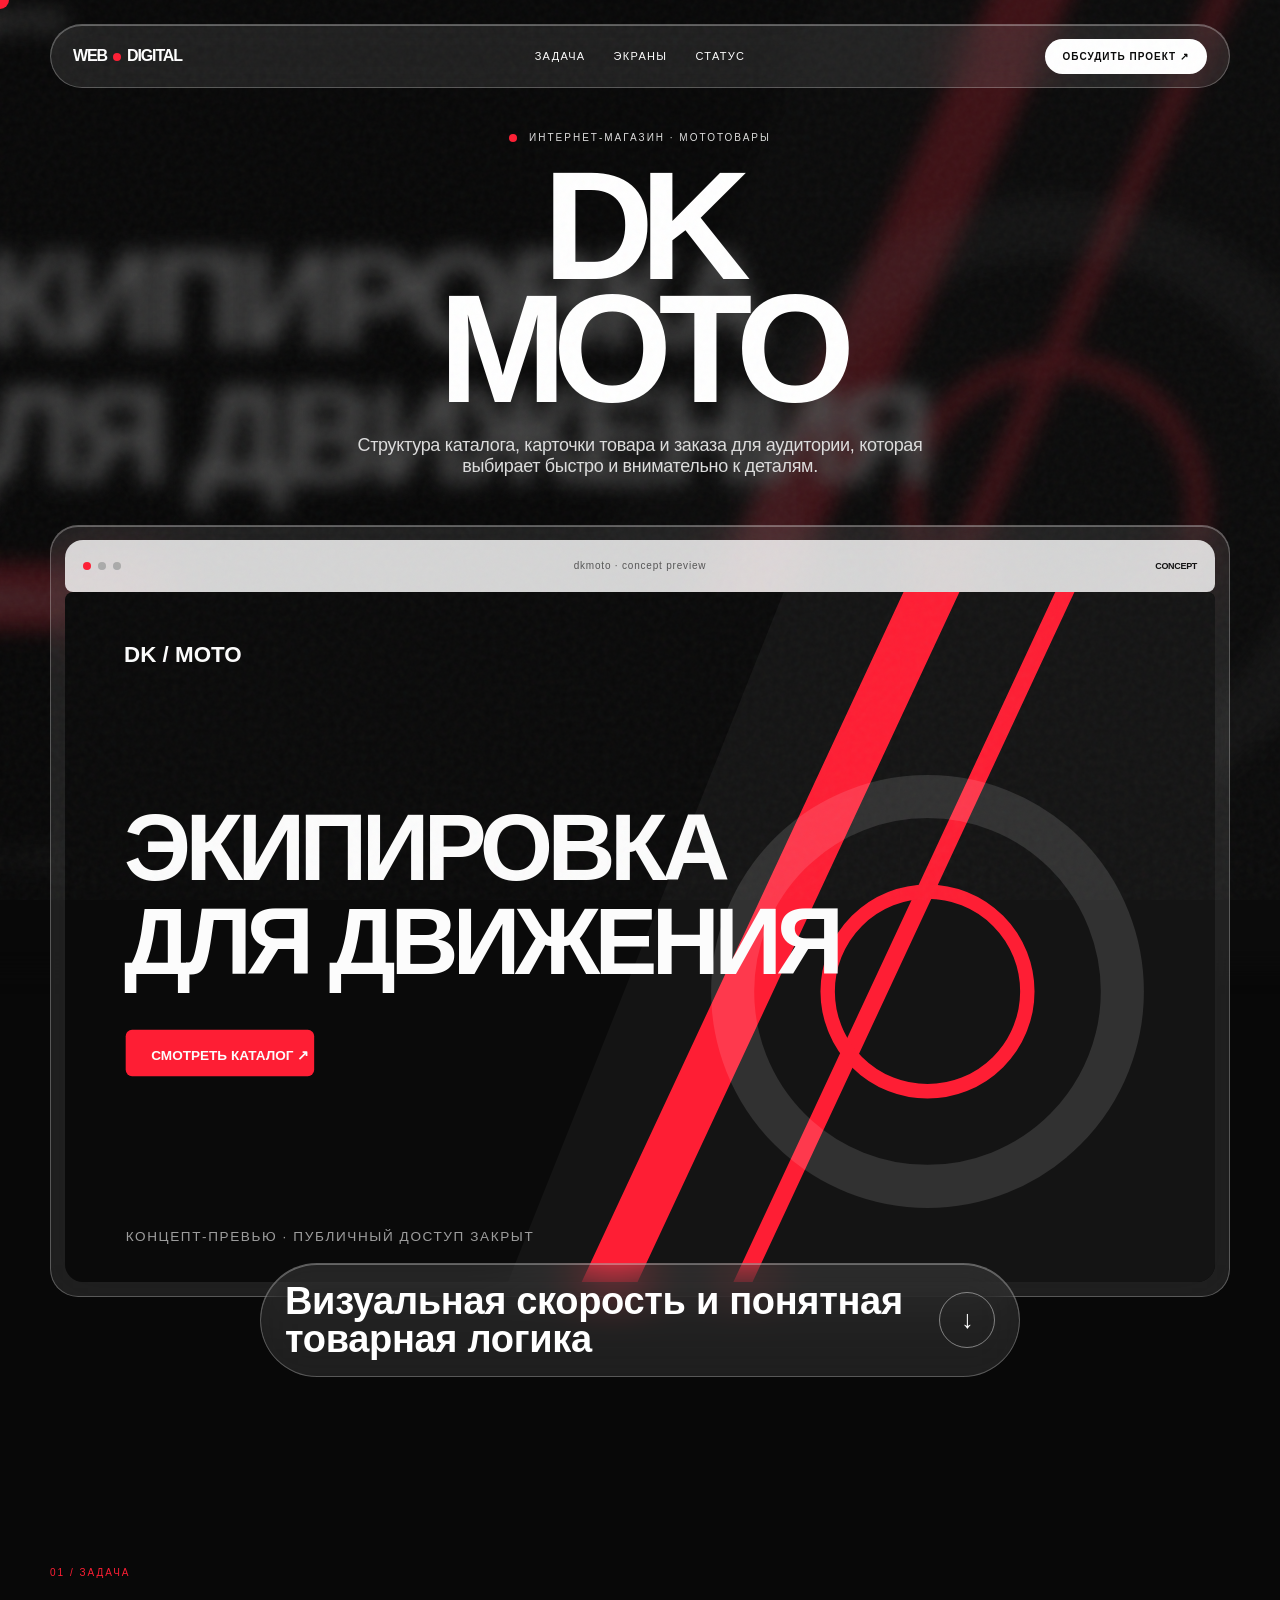
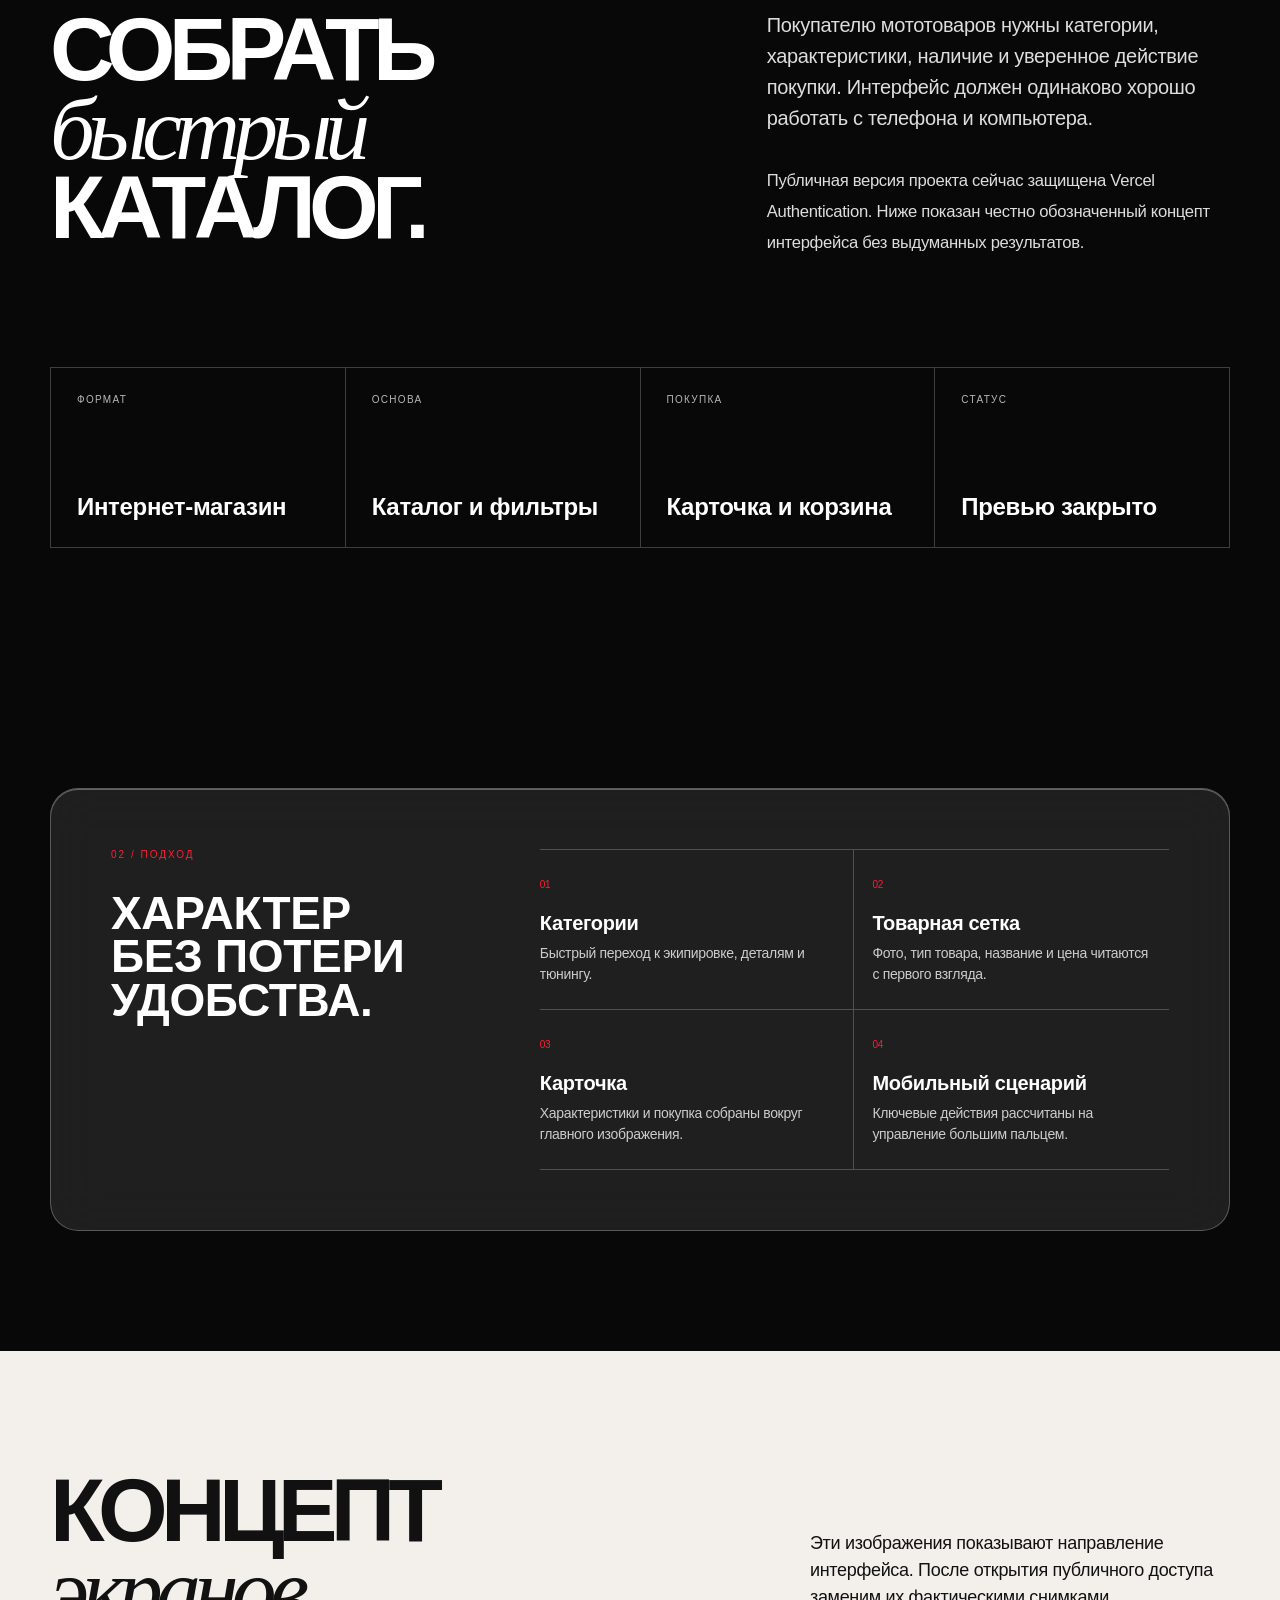
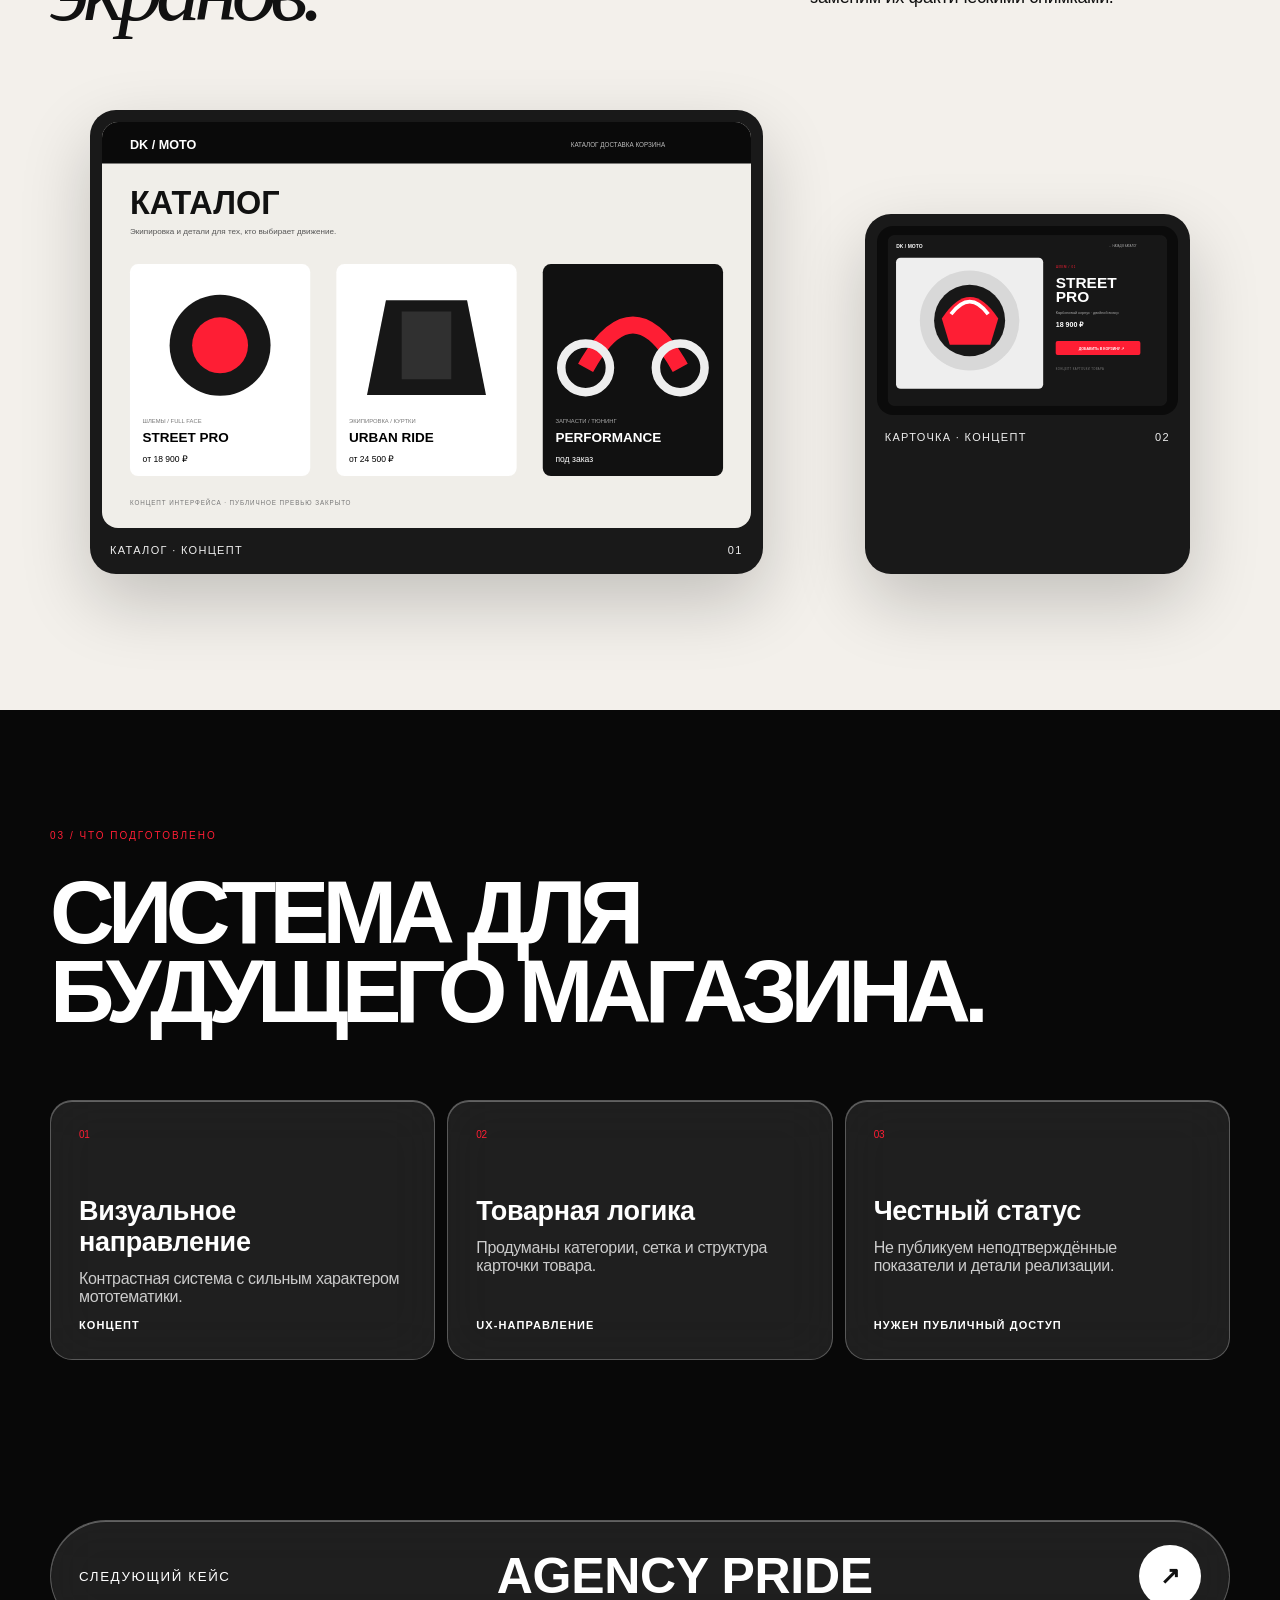
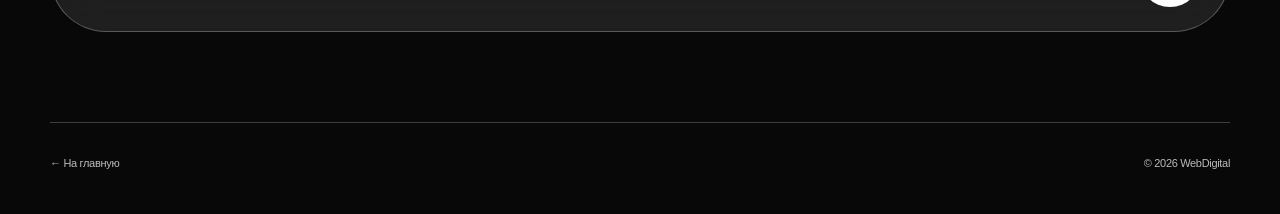
==== case-dkmoto.html @ a1e35902 "Initial WebDigital website" ====
<!doctype html><html lang="ru"><head><meta charset="utf-8"><meta name="viewport" content="width=device-width,initial-scale=1"><title>DKMOTO — кейс WebDigital</title><meta name="description" content="Концепт кейса интернет-магазина мототоваров DKMOTO."><link rel="stylesheet" href="case-detail.css?v=1"></head><body style="--case:#fe1e34;--cover:url('assets/portfolio/dkmoto.svg')"><div class="case-backdrop" aria-hidden="true"></div><div class="case-noise"></div><div class="cursor-dot"></div>
<header class="case-nav glass"><a class="case-brand" href="index.html">WEB<i></i>DIGITAL</a><nav><a href="#task">Задача</a><a href="#screens">Экраны</a><a href="#result">Статус</a></nav><a class="nav-cta" href="index.html#contact">Обсудить проект ↗</a></header>
<main><section class="case-hero"><div class="case-wrap"><div class="case-hero-copy reveal"><div class="eyebrow">Интернет-магазин · мототовары</div><h1>DK<br>MOTO</h1><p class="case-hero-lead">Структура каталога, карточки товара и заказа для аудитории, которая выбирает быстро и внимательно к деталям.</p></div><div class="case-browser glass reveal"><div class="browser-bar"><span class="browser-dots"><i></i><i></i><i></i></span><span class="browser-address">dkmoto · concept preview</span><span class="browser-live">CONCEPT</span></div><img src="assets/portfolio/dkmoto.svg" alt="Концепт первого экрана DKMOTO"></div><div class="float-summary glass reveal"><strong>Визуальная скорость и понятная товарная логика</strong><a class="circle-arrow" href="#screens">↓</a></div></div></section>
<section class="case-section" id="task"><div class="case-wrap"><div class="section-tag">01 / Задача</div><div class="case-intro"><h2>СОБРАТЬ<br><em>быстрый</em><br>КАТАЛОГ.</h2><div class="intro-copy"><p>Покупателю мототоваров нужны категории, характеристики, наличие и уверенное действие покупки. Интерфейс должен одинаково хорошо работать с телефона и компьютера.</p><p><small>Публичная версия проекта сейчас защищена Vercel Authentication. Ниже показан честно обозначенный концепт интерфейса без выдуманных результатов.</small></p></div></div><div class="fact-row"><div class="fact"><span>Формат</span><strong>Интернет-магазин</strong></div><div class="fact"><span>Основа</span><strong>Каталог и фильтры</strong></div><div class="fact"><span>Покупка</span><strong>Карточка и корзина</strong></div><div class="fact"><span>Статус</span><strong>Превью закрыто</strong></div></div></div></section>
<section class="case-section"><div class="case-wrap"><div class="solution-panel glass reveal"><div class="solution-grid"><div><div class="section-tag">02 / Подход</div><h2>ХАРАКТЕР<br>БЕЗ ПОТЕРИ<br>УДОБСТВА.</h2></div><div class="scope-list"><article><span>01</span><h3>Категории</h3><p>Быстрый переход к экипировке, деталям и тюнингу.</p></article><article><span>02</span><h3>Товарная сетка</h3><p>Фото, тип товара, название и цена читаются с первого взгляда.</p></article><article><span>03</span><h3>Карточка</h3><p>Характеристики и покупка собраны вокруг главного изображения.</p></article><article><span>04</span><h3>Мобильный сценарий</h3><p>Ключевые действия рассчитаны на управление большим пальцем.</p></article></div></div></div></div></section>
<section class="gallery-section" id="screens"><div class="case-wrap"><div class="gallery-head"><h2>КОНЦЕПТ<br><em>экранов.</em></h2><p>Эти изображения показывают направление интерфейса. После открытия публичного доступа заменим их фактическими снимками.</p></div><div class="shot-grid"><figure class="shot"><img src="assets/portfolio/dkmoto-catalog.svg" alt="Концепт каталога DKMOTO"><figcaption><span>Каталог · концепт</span><span>01</span></figcaption></figure><figure class="shot"><img src="assets/portfolio/dkmoto-product.svg" alt="Концепт карточки товара DKMOTO"><figcaption><span>Карточка · концепт</span><span>02</span></figcaption></figure></div></div></section>
<section class="outcome" id="result"><div class="case-wrap"><div class="section-tag">03 / Что подготовлено</div><h2>СИСТЕМА ДЛЯ<br>БУДУЩЕГО МАГАЗИНА.</h2><div class="outcome-grid"><article class="glass"><span>01</span><h3>Визуальное направление</h3><p>Контрастная система с сильным характером мототематики.</p><b>Концепт</b></article><article class="glass"><span>02</span><h3>Товарная логика</h3><p>Продуманы категории, сетка и структура карточки товара.</p><b>UX-направление</b></article><article class="glass"><span>03</span><h3>Честный статус</h3><p>Не публикуем неподтверждённые показатели и детали реализации.</p><b>Нужен публичный доступ</b></article></div></div></section>
<section class="next-case"><div class="case-wrap"><a class="next-card glass" href="case-pride.html"><small>Следующий кейс</small><strong>AGENCY PRIDE</strong><b>↗</b></a></div></section></main><footer class="case-footer case-wrap"><a href="index.html">← На главную</a><span>© 2026 WebDigital</span></footer><script src="case-detail.js?v=1"></script></body></html>
---- case-detail.css ----
:root{--void:#080808;--paper:#f3f0eb;--white:#fff;--muted:#b9b7b4;--line:#ffffff38;--case:#fe1e34}*{box-sizing:border-box}html{scroll-behavior:smooth}body{margin:0;background:var(--void);color:var(--white);font-family:Arial,"Helvetica Neue",sans-serif;letter-spacing:-.02em}a{color:inherit;text-decoration:none}button{font:inherit}.case-backdrop{position:fixed;inset:-30px;z-index:-2;background-image:var(--cover);background-size:cover;background-position:center;filter:blur(10px) saturate(.72);transform:scale(1.08)}.case-backdrop:after{content:"";position:absolute;inset:0;background:#070707b8}.case-noise{position:fixed;inset:0;z-index:20;pointer-events:none;opacity:.04;background-image:url("data:image/svg+xml,%3Csvg viewBox='0 0 160 160' xmlns='http://www.w3.org/2000/svg'%3E%3Cfilter id='n'%3E%3CfeTurbulence type='fractalNoise' baseFrequency='.9' numOctaves='4'/%3E%3C/filter%3E%3Crect width='100%25' height='100%25' filter='url(%23n)'/%3E%3C/svg%3E")}.case-wrap{width:min(1180px,calc(100% - 48px));margin:auto}.glass{background:#ffffff18;border:1px solid #ffffff42;box-shadow:inset 0 1px #ffffff4d;backdrop-filter:blur(26px);-webkit-backdrop-filter:blur(26px)}.case-nav{position:fixed;z-index:15;top:24px;left:50%;transform:translateX(-50%);width:min(1180px,calc(100% - 48px));height:64px;border-radius:999px;padding:0 22px;display:grid;grid-template-columns:1fr auto 1fr;align-items:center}.case-brand{font-weight:800;letter-spacing:-.07em}.case-brand i{display:inline-block;width:8px;height:8px;border-radius:50%;background:var(--case);margin:0 6px}.case-nav nav{display:flex;gap:28px;font-size:11px;text-transform:uppercase;letter-spacing:.12em}.nav-cta{justify-self:end;border-radius:999px;background:var(--white);color:var(--void);padding:12px 18px;font-size:10px;font-weight:700;text-transform:uppercase;letter-spacing:.1em}.case-hero{min-height:100vh;padding:132px 0 70px;display:flex;align-items:center}.case-hero-copy{text-align:center;margin-bottom:48px}.eyebrow{display:flex;justify-content:center;align-items:center;gap:12px;font-size:10px;text-transform:uppercase;letter-spacing:.2em;color:#ddd}.eyebrow:before{content:"";width:8px;height:8px;border-radius:50%;background:var(--case)}.case-hero h1{font-size:clamp(72px,12vw,170px);line-height:.8;letter-spacing:-.09em;margin:22px 0 24px;text-transform:uppercase}.case-hero-lead{max-width:630px;margin:auto;color:#ddd;font-size:18px}.case-browser{border-radius:28px;padding:14px;position:relative}.browser-bar{height:52px;border-radius:18px 18px 8px 8px;display:grid;grid-template-columns:1fr auto 1fr;align-items:center;padding:0 18px;background:#ffffffcf;color:#111}.browser-dots{display:flex;gap:7px}.browser-dots i{width:8px;height:8px;border-radius:50%;background:#aaa}.browser-dots i:first-child{background:var(--case)}.browser-address{font-size:10px;letter-spacing:.08em;color:#555}.browser-live{justify-self:end;font-size:9px;font-weight:700}.case-browser>img{display:block;width:100%;height:auto;max-height:690px;object-fit:cover;object-position:top;border-radius:8px 8px 18px 18px}.float-summary{width:min(760px,86%);margin:-34px auto 0;border-radius:999px;position:relative;padding:18px 24px;display:grid;grid-template-columns:1fr auto;align-items:center}.float-summary strong{font-size:clamp(20px,3vw,38px);line-height:1}.circle-arrow{width:56px;height:56px;border:1px solid #ffffff70;border-radius:50%;display:grid;place-items:center;font-size:25px}.case-section{padding:120px 0}.section-tag{font-size:10px;text-transform:uppercase;letter-spacing:.2em;color:var(--case);margin-bottom:32px}.case-intro{display:grid;grid-template-columns:1.15fr .85fr;gap:90px;align-items:start}.case-intro h2,.gallery-head h2,.outcome h2{font-size:clamp(50px,7vw,96px);line-height:.88;letter-spacing:-.075em;margin:0}.case-intro h2 em,.gallery-head h2 em{font-family:Georgia,serif;font-weight:400}.intro-copy{font-size:20px;line-height:1.55;color:#ddd}.intro-copy p{margin:0 0 30px}.live-link{display:inline-flex;gap:20px;align-items:center;border-bottom:1px solid var(--case);padding:10px 0;text-transform:uppercase;font-size:11px;letter-spacing:.12em}.fact-row{display:grid;grid-template-columns:repeat(4,1fr);margin-top:80px;border-top:1px solid var(--line);border-left:1px solid var(--line)}.fact{padding:26px;min-height:180px;border-right:1px solid var(--line);border-bottom:1px solid var(--line);display:flex;flex-direction:column}.fact span{font-size:10px;color:var(--muted);text-transform:uppercase;letter-spacing:.13em}.fact strong{font-size:24px;margin-top:auto}.solution-panel{border-radius:28px;padding:60px}.solution-grid{display:grid;grid-template-columns:.7fr 1.3fr;gap:90px}.solution-grid h2{font-size:46px;line-height:.95;margin:0}.scope-list{display:grid;grid-template-columns:1fr 1fr;border-top:1px solid var(--line)}.scope-list article{padding:24px 18px 24px 0;border-bottom:1px solid var(--line)}.scope-list article:nth-child(odd){border-right:1px solid var(--line)}.scope-list article:nth-child(even){padding-left:18px}.scope-list span{color:var(--case);font-size:10px}.scope-list h3{font-size:20px;margin:20px 0 8px}.scope-list p{margin:0;color:#ccc;font-size:14px;line-height:1.5}.gallery-section{background:var(--paper);color:#111;padding:120px 0}.gallery-head{display:grid;grid-template-columns:1fr .6fr;gap:60px;align-items:end;margin-bottom:65px}.gallery-head p{font-size:18px;line-height:1.5}.shot-grid{display:grid;grid-template-columns:1.3fr .7fr;gap:22px}.shot{background:#191919;border-radius:26px;padding:12px;box-shadow:0 28px 70px #0003}.shot:nth-child(2){margin-top:120px}.shot img{display:block;width:100%;border-radius:16px;aspect-ratio:16/10;object-fit:cover;object-position:top}.shot figcaption{color:#eee;padding:16px 8px 6px;display:flex;justify-content:space-between;font-size:11px;text-transform:uppercase;letter-spacing:.12em}.outcome{padding:120px 0}.outcome-grid{display:grid;grid-template-columns:repeat(3,1fr);gap:12px;margin-top:70px}.outcome article{border-radius:22px;padding:28px;min-height:260px;display:flex;flex-direction:column}.outcome article span{font-size:10px;color:var(--case)}.outcome article h3{font-size:27px;margin:56px 0 12px}.outcome article p{color:#ccc;margin:0}.outcome article b{margin-top:auto;font-size:11px;text-transform:uppercase;letter-spacing:.1em}.next-case{padding:40px 0 90px}.next-card{border-radius:999px;padding:24px 28px;display:grid;grid-template-columns:auto 1fr auto;gap:24px;align-items:center}.next-card small{text-transform:uppercase;letter-spacing:.12em}.next-card strong{text-align:center;font-size:clamp(22px,4vw,50px)}.next-card b{width:62px;height:62px;border-radius:50%;background:var(--white);color:#111;display:grid;place-items:center;font-size:24px}.case-footer{padding:34px 0 45px;border-top:1px solid var(--line);display:flex;justify-content:space-between;color:#bbb;font-size:11px}.reveal{opacity:0;transform:translateY(32px);transition:.75s cubic-bezier(.2,.75,.2,1)}.reveal.is-visible{opacity:1;transform:none}@media(pointer:fine){html,body,a,button{cursor:none!important}.cursor-dot{position:fixed;z-index:50;left:0;top:0;width:18px;height:18px;border-radius:50%;background:var(--case);pointer-events:none;transform:translate(-50%,-50%);transition:transform .14s;will-change:left,top,transform}.cursor-dot.active{transform:translate(-50%,-50%) scale(1.7)}}@media(max-width:800px){.case-wrap{width:min(100% - 28px,1180px)}.case-nav{width:calc(100% - 28px);grid-template-columns:1fr auto}.case-nav nav{display:none}.case-hero{padding-top:112px}.case-hero h1{font-size:22vw}.case-browser{padding:8px;border-radius:18px}.browser-bar{height:42px}.browser-address{display:none}.case-browser>img{min-height:280px}.float-summary{border-radius:20px;margin-top:12px;width:100%}.case-intro,.solution-grid,.gallery-head{grid-template-columns:1fr;gap:36px}.case-section,.gallery-section,.outcome{padding:78px 0}.fact-row{grid-template-columns:1fr 1fr;margin-top:50px}.solution-panel{padding:28px 20px}.scope-list{grid-template-columns:1fr}.scope-list article,.scope-list article:nth-child(even){padding:22px 0;border-right:0}.shot-grid{grid-template-columns:1fr}.shot:nth-child(2){margin-top:0}.outcome-grid{grid-template-columns:1fr}.outcome article{min-height:220px}.next-card{border-radius:24px}.next-card strong{text-align:left}.case-footer{gap:20px;flex-wrap:wrap}}@media(max-width:480px){.fact-row{grid-template-columns:1fr}.case-hero-lead{font-size:15px}.scope-list{display:block}.browser-live{font-size:0}.browser-live:after{content:"LIVE";font-size:9px}.next-card{grid-template-columns:1fr auto}.next-card small{grid-column:1/3}.next-card strong{font-size:27px}.circle-arrow{width:46px;height:46px}}
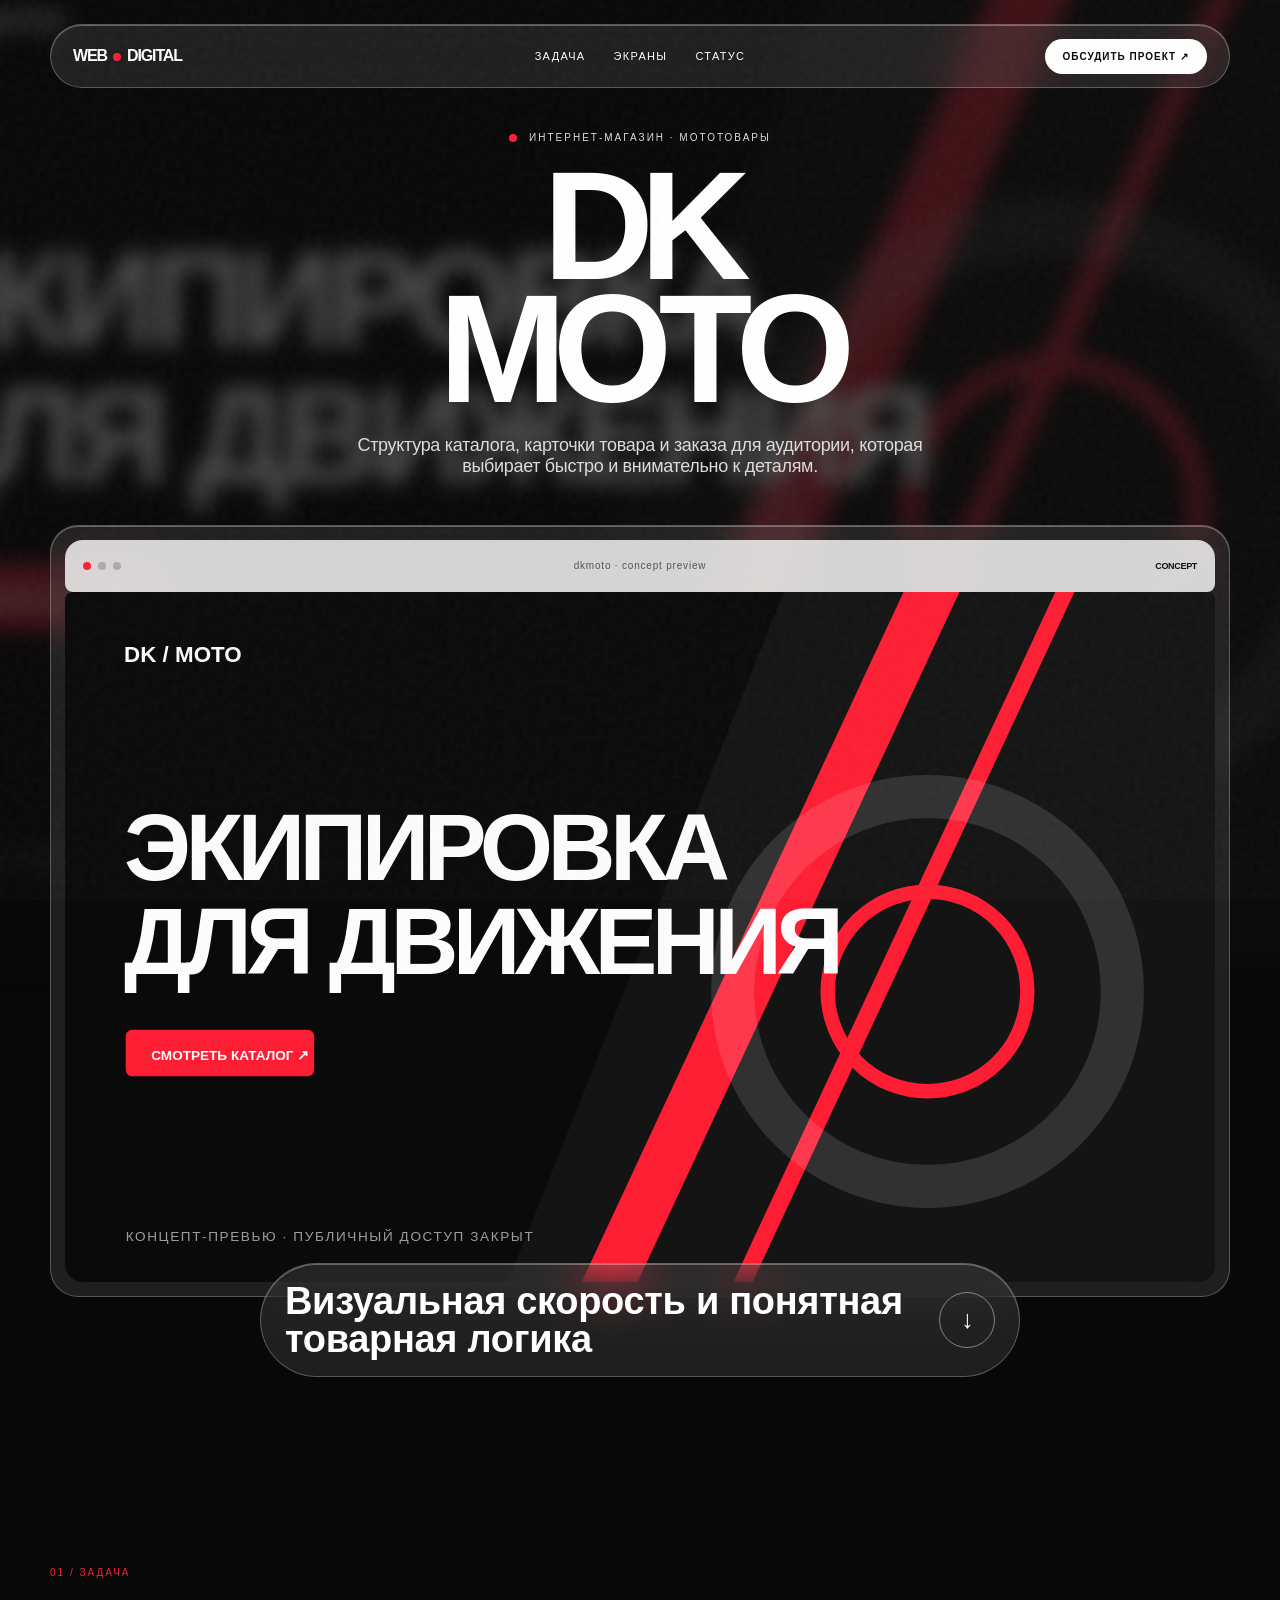
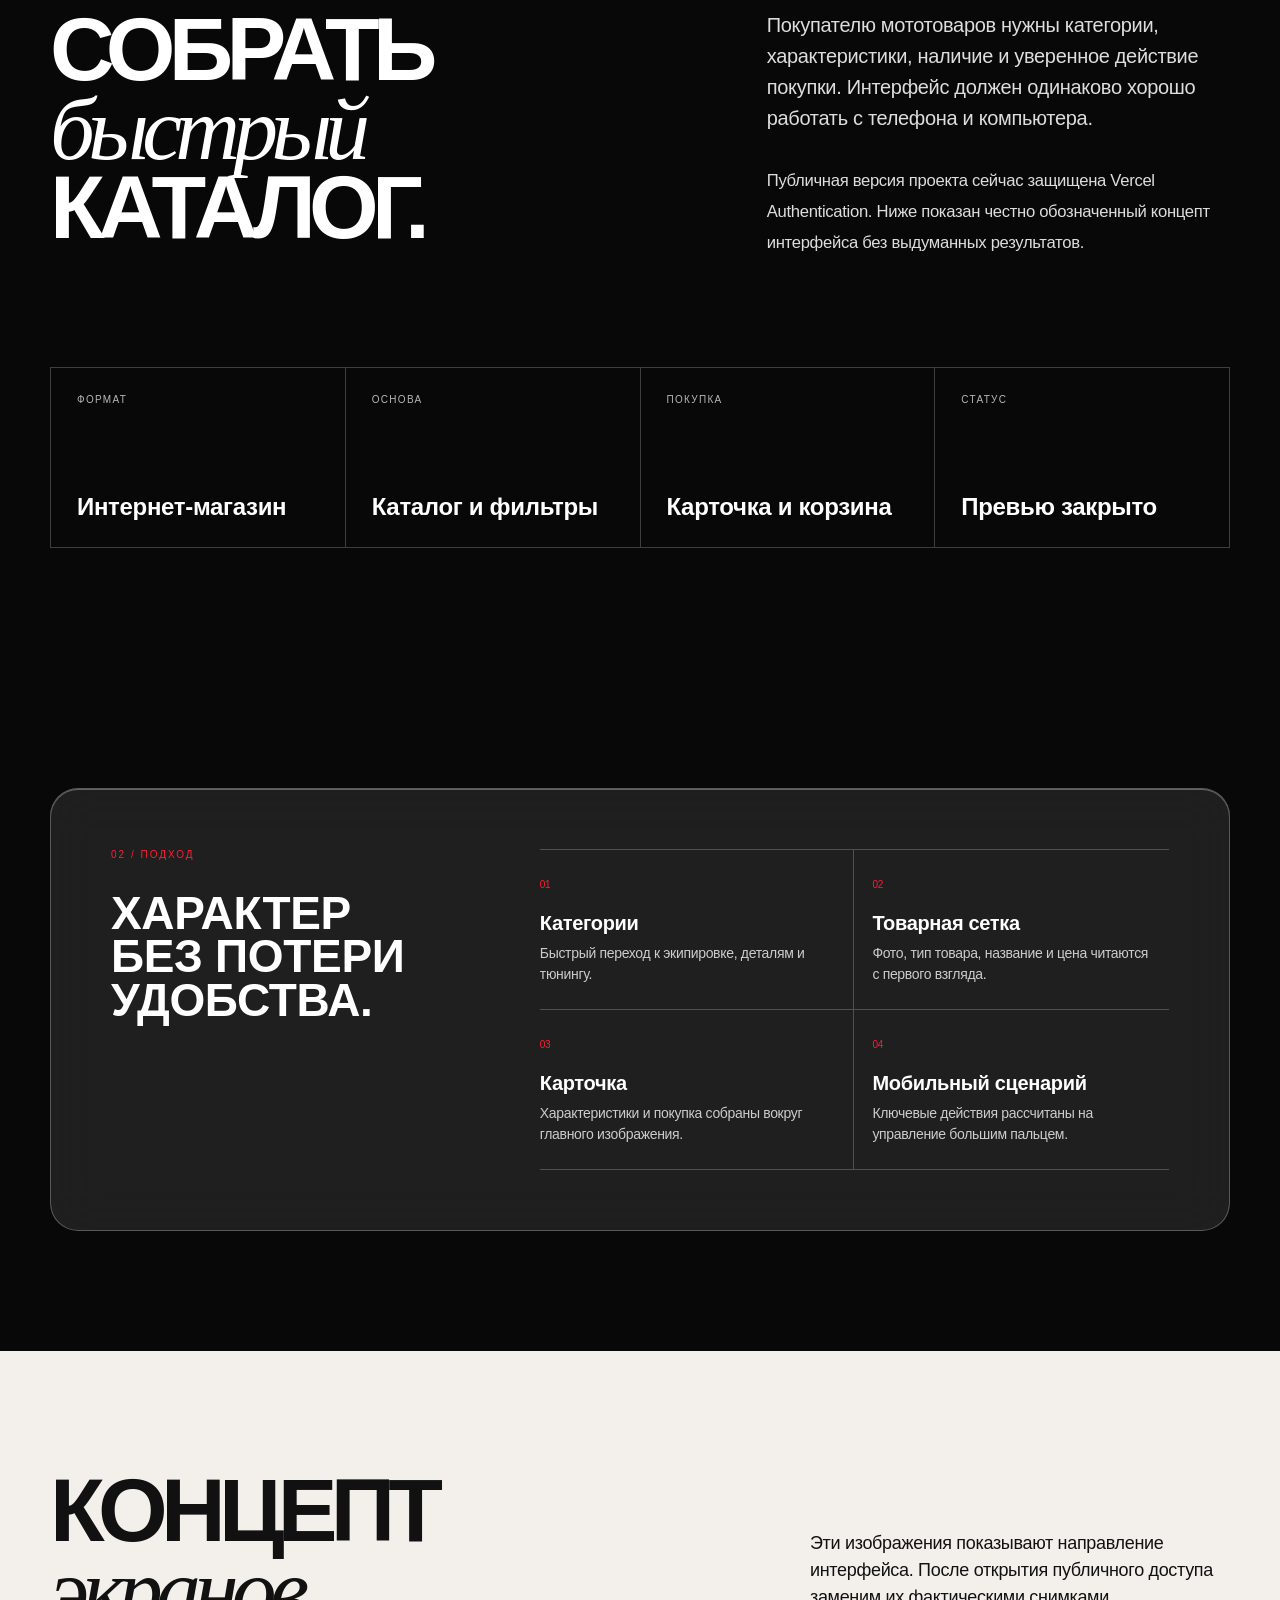
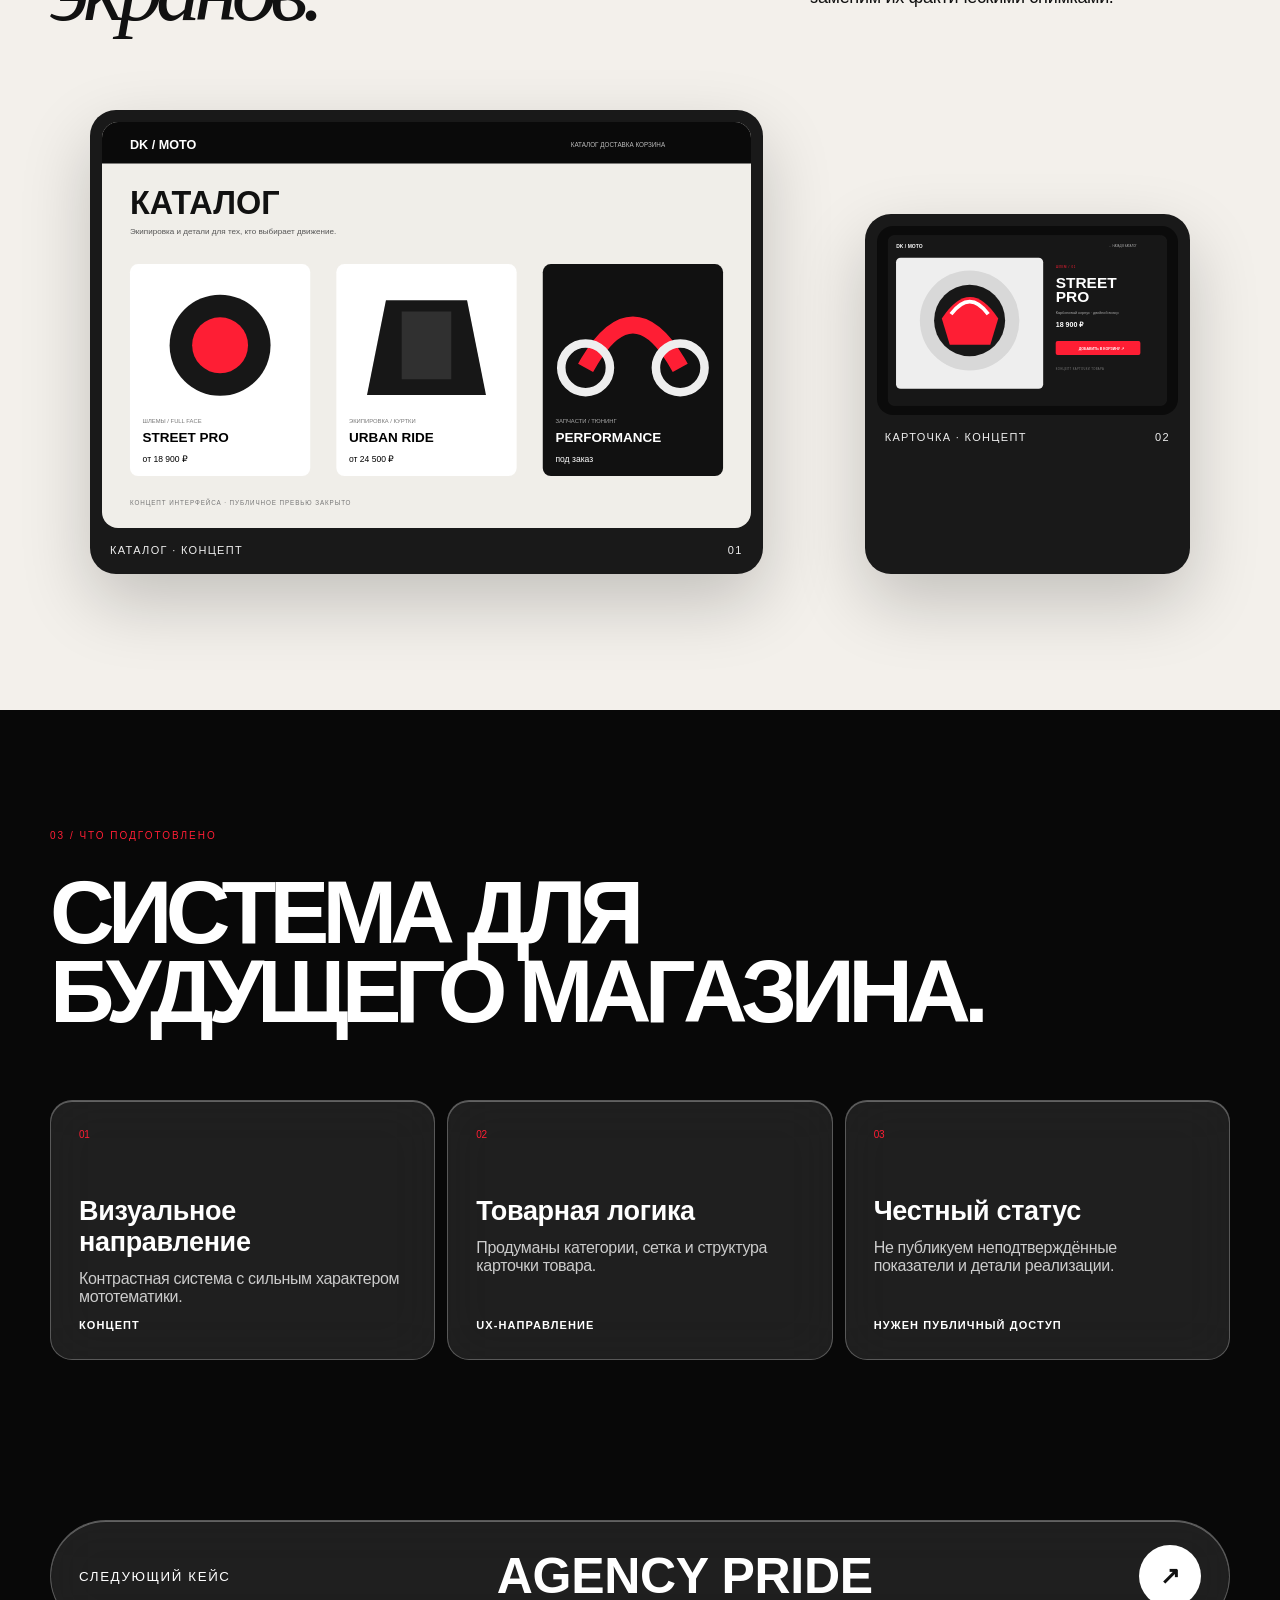
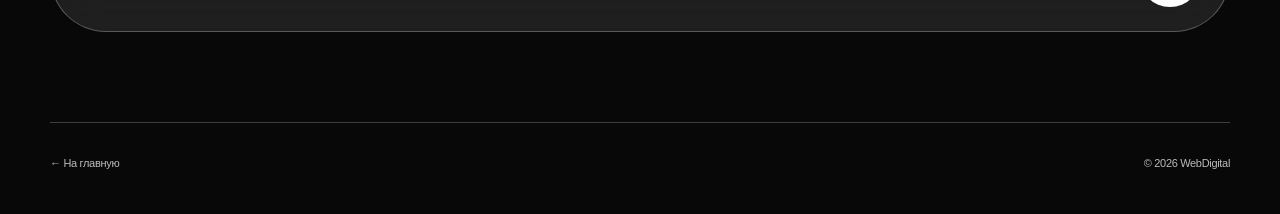
==== commit 287a492e: "Restore system cursor across case pages" ====
--- a/case-dkmoto.html
+++ b/case-dkmoto.html
@@ -5,4 +5,4 @@
 <section class="case-section"><div class="case-wrap"><div class="solution-panel glass reveal"><div class="solution-grid"><div><div class="section-tag">02 / Подход</div><h2>ХАРАКТЕР<br>БЕЗ ПОТЕРИ<br>УДОБСТВА.</h2></div><div class="scope-list"><article><span>01</span><h3>Категории</h3><p>Быстрый переход к экипировке, деталям и тюнингу.</p></article><article><span>02</span><h3>Товарная сетка</h3><p>Фото, тип товара, название и цена читаются с первого взгляда.</p></article><article><span>03</span><h3>Карточка</h3><p>Характеристики и покупка собраны вокруг главного изображения.</p></article><article><span>04</span><h3>Мобильный сценарий</h3><p>Ключевые действия рассчитаны на управление большим пальцем.</p></article></div></div></div></div></section>
 <section class="gallery-section" id="screens"><div class="case-wrap"><div class="gallery-head"><h2>КОНЦЕПТ<br><em>экранов.</em></h2><p>Эти изображения показывают направление интерфейса. После открытия публичного доступа заменим их фактическими снимками.</p></div><div class="shot-grid"><figure class="shot"><img src="assets/portfolio/dkmoto-catalog.svg" alt="Концепт каталога DKMOTO"><figcaption><span>Каталог · концепт</span><span>01</span></figcaption></figure><figure class="shot"><img src="assets/portfolio/dkmoto-product.svg" alt="Концепт карточки товара DKMOTO"><figcaption><span>Карточка · концепт</span><span>02</span></figcaption></figure></div></div></section>
 <section class="outcome" id="result"><div class="case-wrap"><div class="section-tag">03 / Что подготовлено</div><h2>СИСТЕМА ДЛЯ<br>БУДУЩЕГО МАГАЗИНА.</h2><div class="outcome-grid"><article class="glass"><span>01</span><h3>Визуальное направление</h3><p>Контрастная система с сильным характером мототематики.</p><b>Концепт</b></article><article class="glass"><span>02</span><h3>Товарная логика</h3><p>Продуманы категории, сетка и структура карточки товара.</p><b>UX-направление</b></article><article class="glass"><span>03</span><h3>Честный статус</h3><p>Не публикуем неподтверждённые показатели и детали реализации.</p><b>Нужен публичный доступ</b></article></div></div></section>
-<section class="next-case"><div class="case-wrap"><a class="next-card glass" href="case-pride.html"><small>Следующий кейс</small><strong>AGENCY PRIDE</strong><b>↗</b></a></div></section></main><footer class="case-footer case-wrap"><a href="index.html">← На главную</a><span>© 2026 WebDigital</span></footer><script src="case-detail.js?v=1"></script></body></html>
+<section class="next-case"><div class="case-wrap"><a class="next-card glass" href="case-pride.html"><small>Следующий кейс</small><strong>AGENCY PRIDE</strong><b>↗</b></a></div></section></main><footer class="case-footer case-wrap"><a href="index.html">← На главную</a><span>© 2026 WebDigital</span></footer><script src="case-detail.js?v=2-system-cursor"></script></body></html>
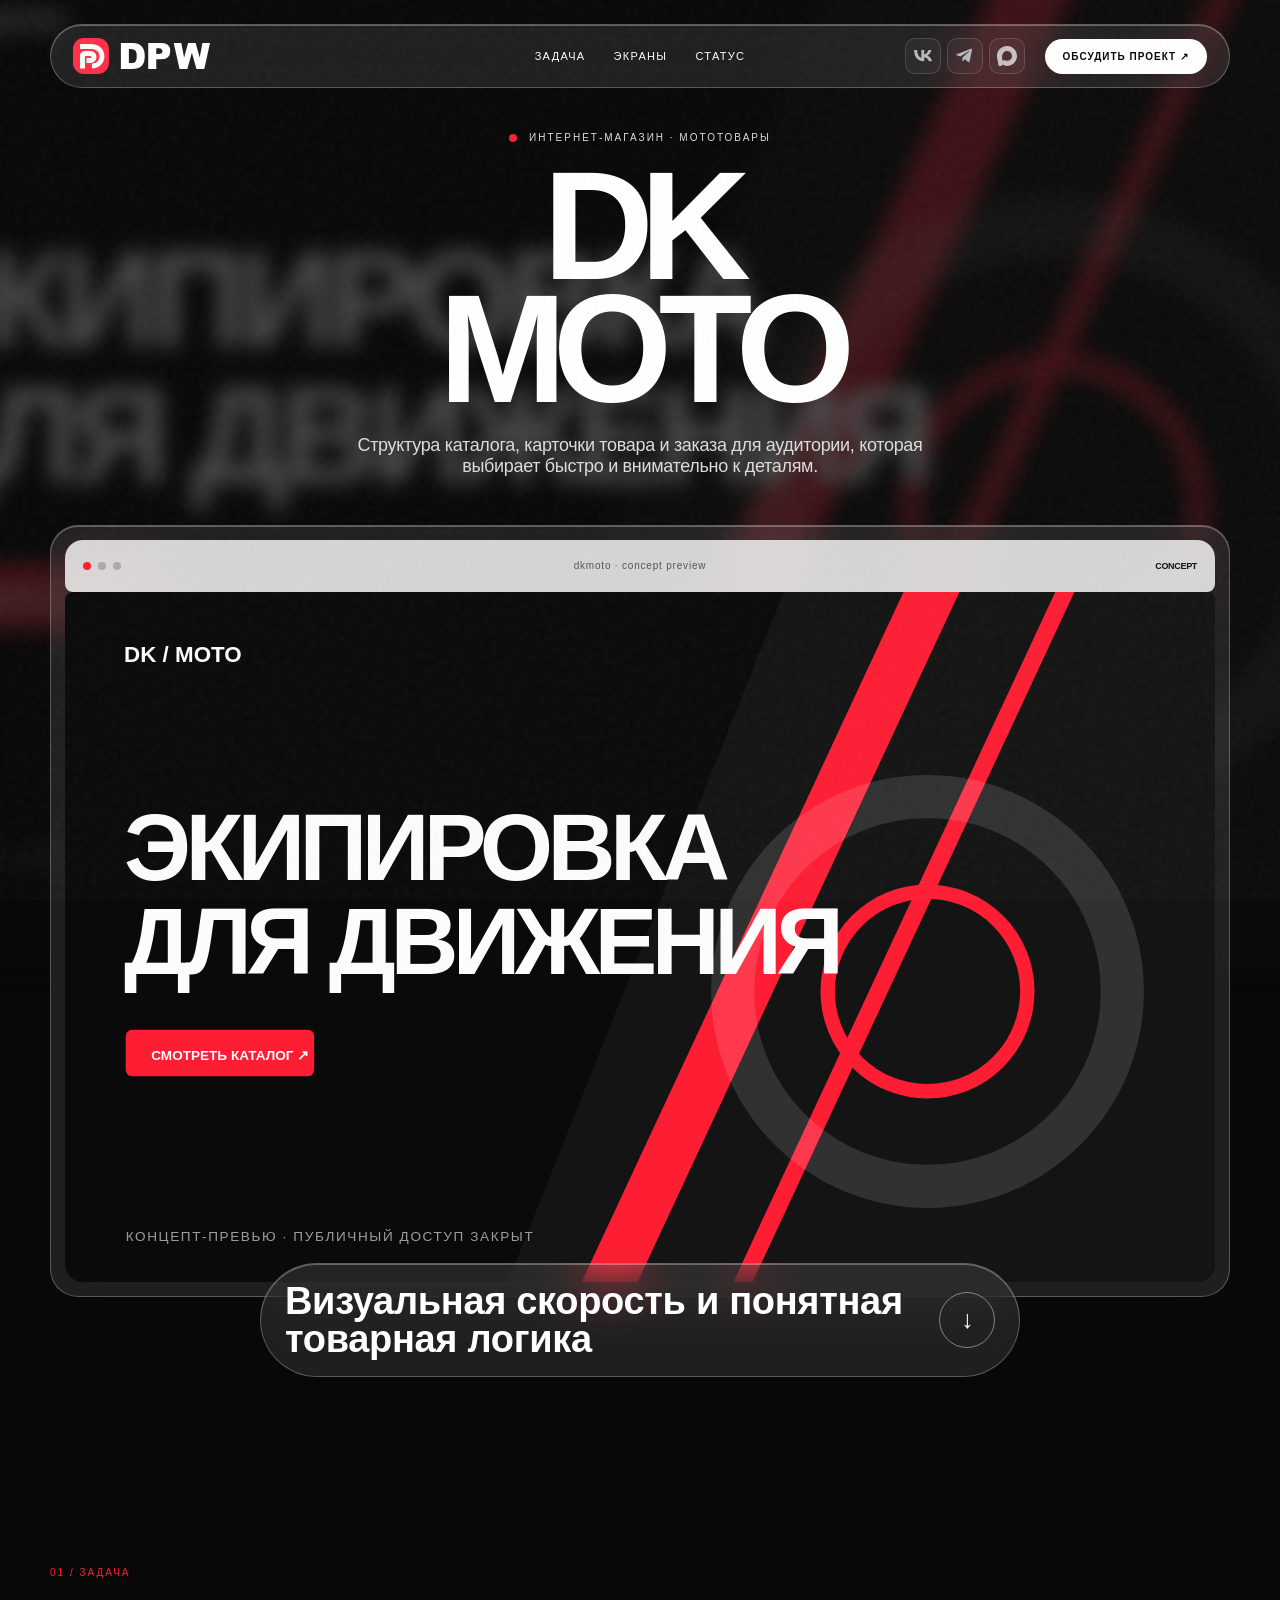
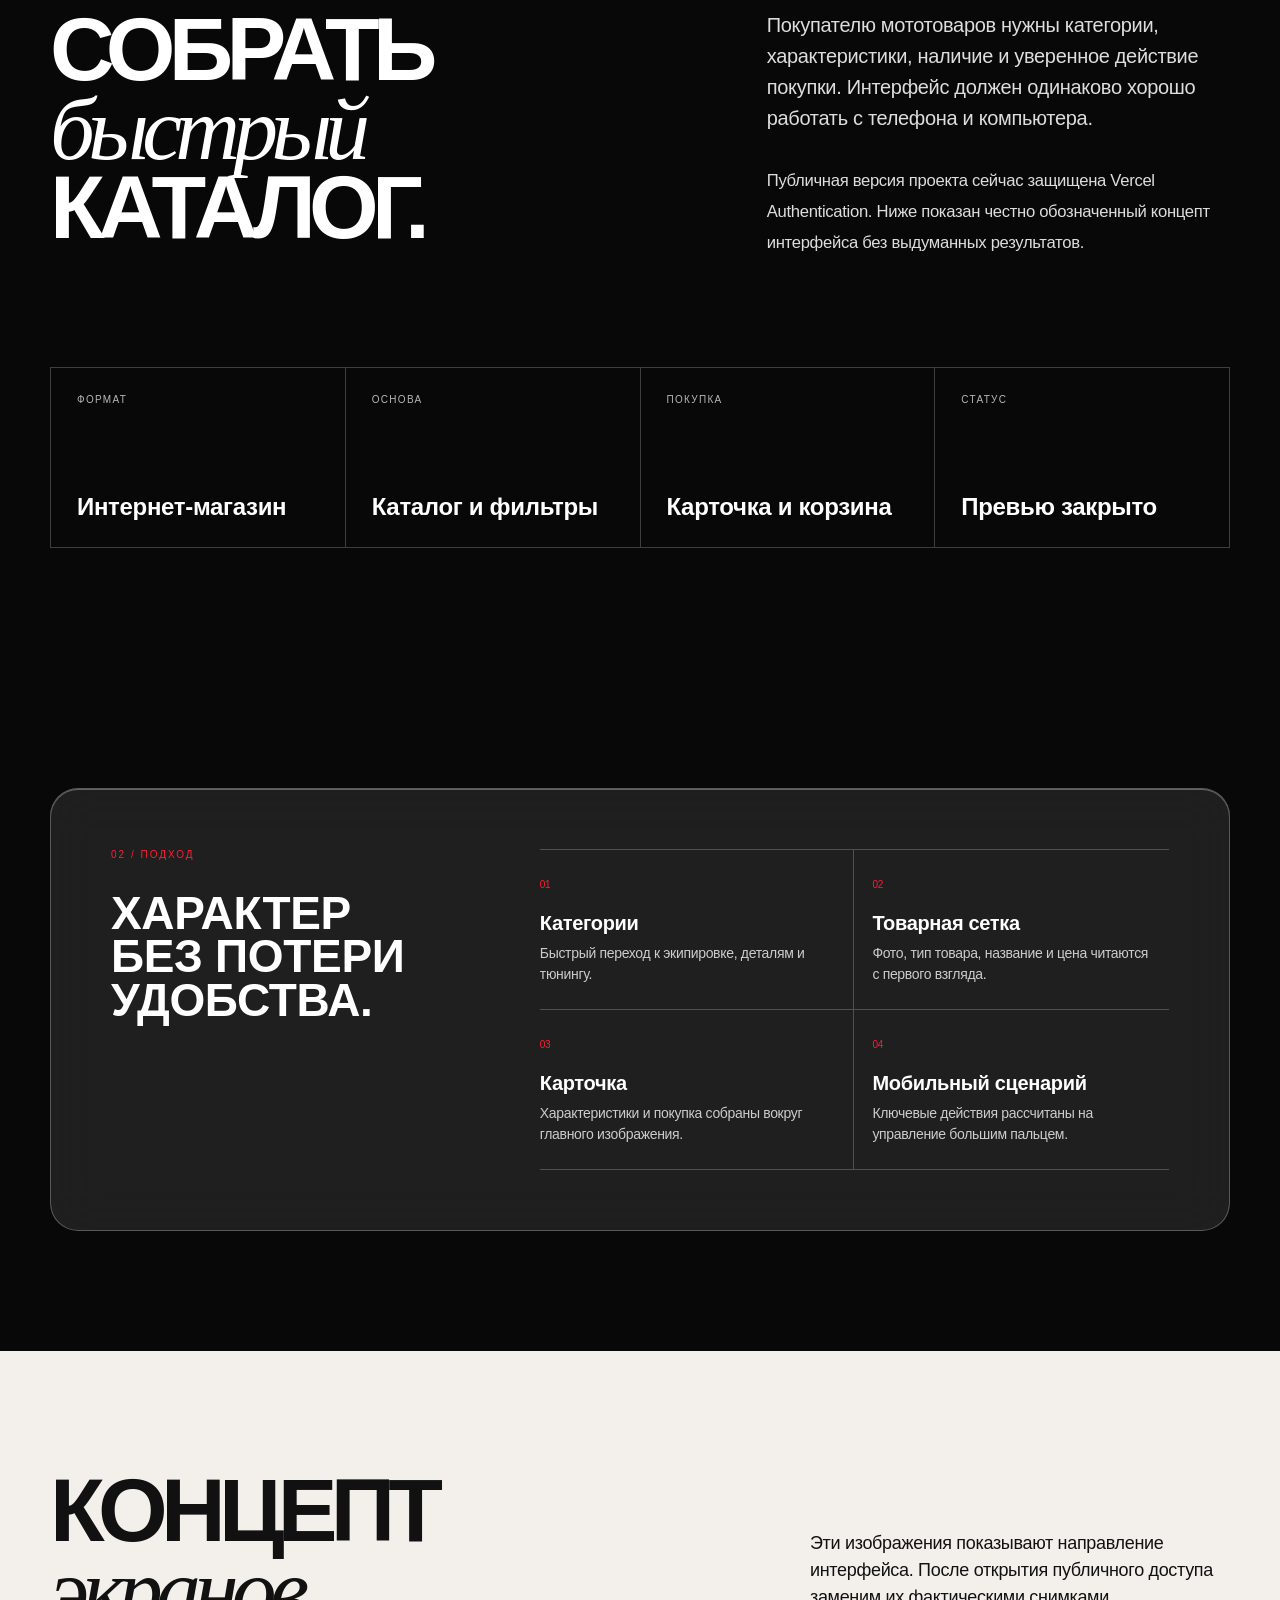
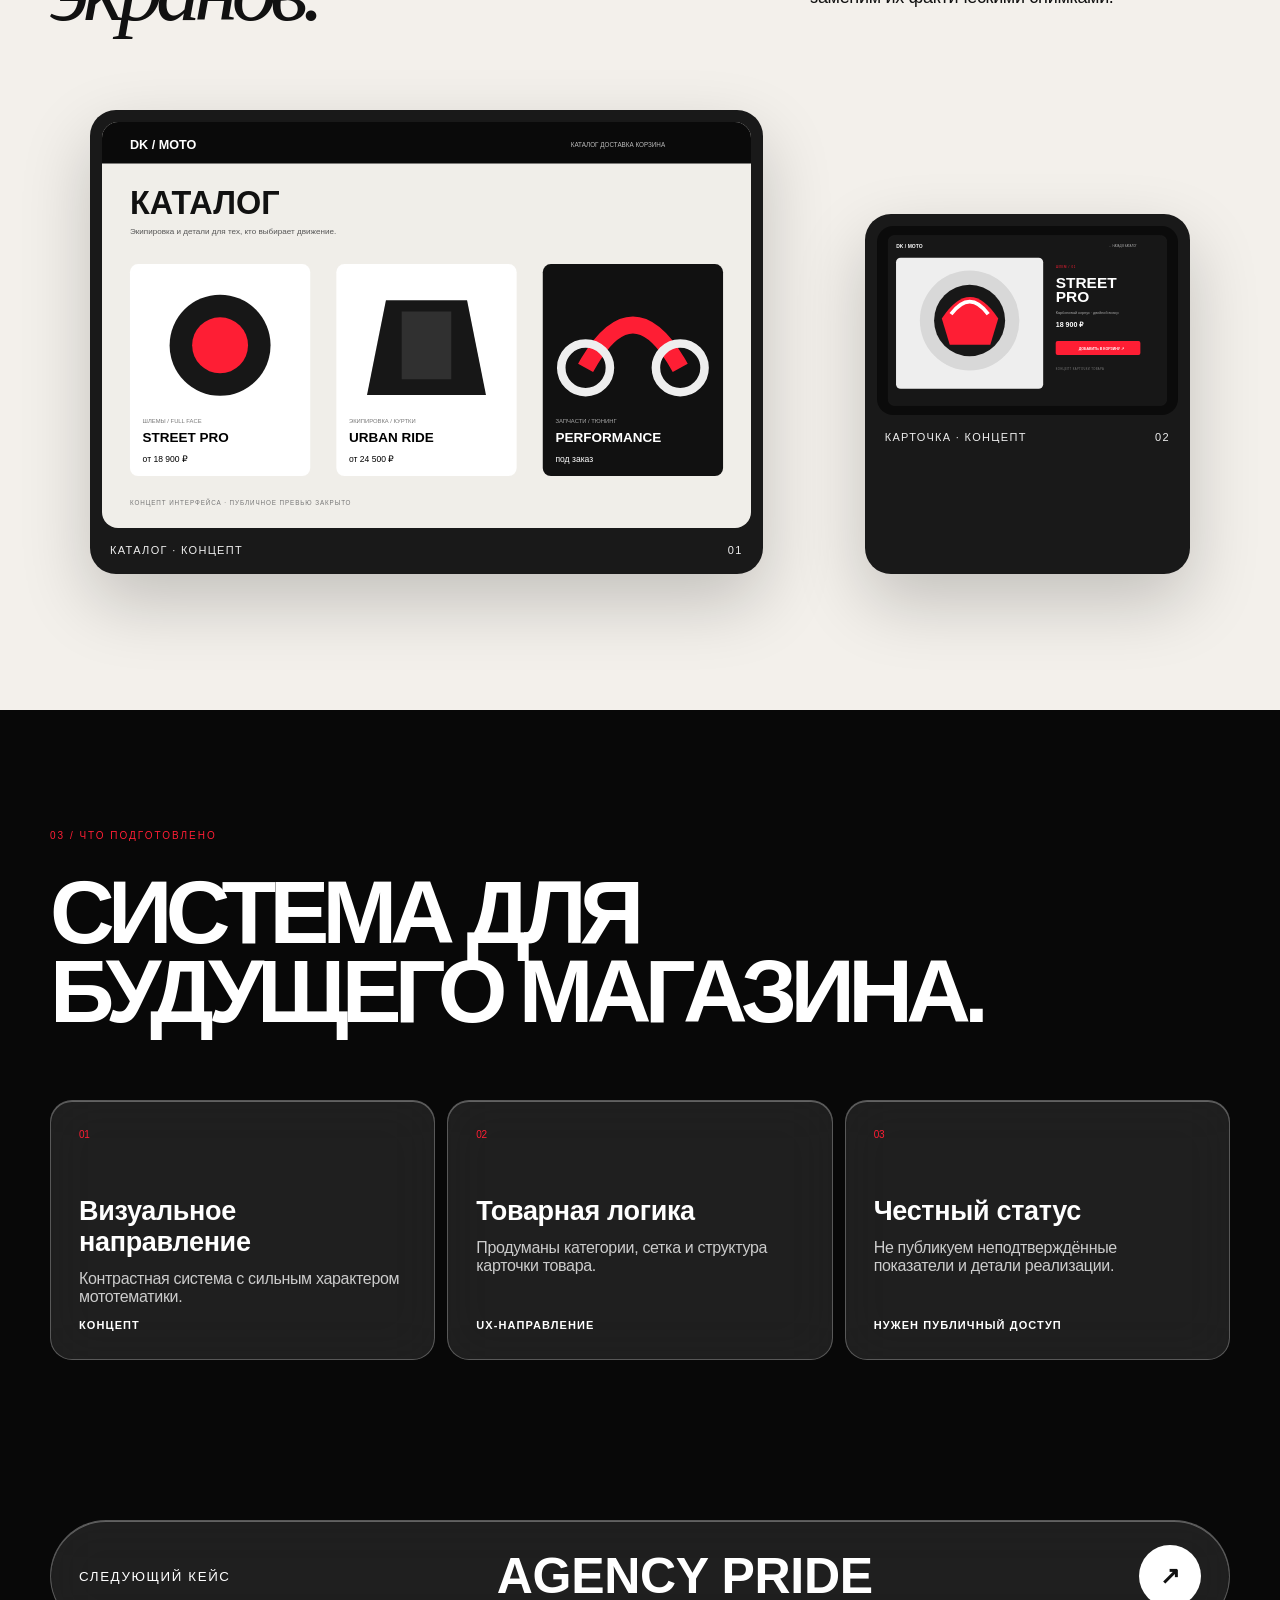
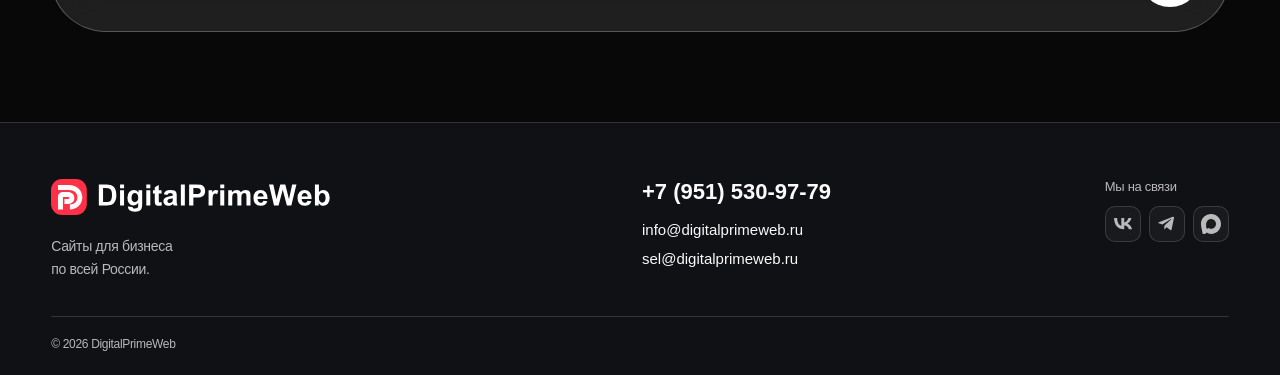
==== commit aa9a504e: "Update DigitalPrimeWeb branding, navigation and contact details" ====
--- a/case-dkmoto.html
+++ b/case-dkmoto.html
@@ -1,8 +1,8 @@
-<!doctype html><html lang="ru"><head><meta charset="utf-8"><meta name="viewport" content="width=device-width,initial-scale=1"><title>DKMOTO — кейс WebDigital</title><meta name="description" content="Концепт кейса интернет-магазина мототоваров DKMOTO."><link rel="stylesheet" href="case-detail.css?v=1"></head><body style="--case:#fe1e34;--cover:url('assets/portfolio/dkmoto.svg')"><div class="case-backdrop" aria-hidden="true"></div><div class="case-noise"></div><div class="cursor-dot"></div>
-<header class="case-nav glass"><a class="case-brand" href="index.html">WEB<i></i>DIGITAL</a><nav><a href="#task">Задача</a><a href="#screens">Экраны</a><a href="#result">Статус</a></nav><a class="nav-cta" href="index.html#contact">Обсудить проект ↗</a></header>
+<!doctype html><html lang="ru"><head><meta charset="utf-8"><meta name="viewport" content="width=device-width,initial-scale=1"><title>DKMOTO — кейс DigitalPrimeWeb</title><meta name="description" content="Концепт кейса интернет-магазина мототоваров DKMOTO."><link rel="stylesheet" href="case-detail.css?v=1"><link rel="stylesheet" href="branding.css?v=20260907"></head><body style="--case:#fe1e34;--cover:url('assets/portfolio/dkmoto.svg')"><div class="case-backdrop" aria-hidden="true"></div><div class="case-noise"></div><div class="cursor-dot"></div>
+<header class="dpw-header case-nav glass"><a class="dpw-header-brand" href="index.html" aria-label="DigitalPrimeWeb — на главную"><img src="assets/dpw-logo.svg" alt="DigitalPrimeWeb — DPW" width="277" height="72"></a><nav><a href="#task">Задача</a><a href="#screens">Экраны</a><a href="#result">Статус</a></nav><div class="dpw-socials" aria-label="Мессенджеры"><button class="dpw-social" data-messenger="vk" type="button" aria-disabled="true" aria-label="ВКонтакте — ссылка скоро появится" title="ВКонтакте — ссылка скоро появится"><svg viewBox="0 0 24 24" aria-hidden="true"><path d="M13.162 18.994C4.962 18.994.285 13.372.09 4.017h4.108c.135 6.867 3.163 9.775 5.562 10.375V4.017h3.868v5.922c2.369-.255 4.857-2.953 5.697-5.922h3.868c-.645 3.658-3.343 6.357-5.262 7.466 1.919.9 4.992 3.253 6.162 7.511h-4.258c-.915-2.848-3.194-5.052-6.207-5.352v5.352z"/></svg></button><button class="dpw-social" data-messenger="telegram" type="button" aria-disabled="true" aria-label="Telegram — ссылка скоро появится" title="Telegram — ссылка скоро появится"><svg viewBox="0 0 24 24" aria-hidden="true"><path d="m21.6 3.3-3.4 16.1c-.3 1.1-.9 1.3-1.8.8l-5.2-3.8-2.5 2.4c-.3.3-.5.5-1 .5l.4-5.3L17.8 5c.4-.4-.1-.6-.6-.3L5.2 12.3.1 10.7c-1.1-.3-1.1-1.1.2-1.6L20 1.5c.9-.3 1.8.2 1.6 1.8Z" transform="translate(1 1) scale(.94)"/></svg></button><button class="dpw-social" data-messenger="max" type="button" aria-disabled="true" aria-label="MAX — ссылка скоро появится" title="MAX — ссылка скоро появится"><img src="assets/max-official.svg" width="20" height="20" alt="" aria-hidden="true"></button></div><a class="nav-cta" href="index.html#contact">Обсудить проект ↗</a></header>
 <main><section class="case-hero"><div class="case-wrap"><div class="case-hero-copy reveal"><div class="eyebrow">Интернет-магазин · мототовары</div><h1>DK<br>MOTO</h1><p class="case-hero-lead">Структура каталога, карточки товара и заказа для аудитории, которая выбирает быстро и внимательно к деталям.</p></div><div class="case-browser glass reveal"><div class="browser-bar"><span class="browser-dots"><i></i><i></i><i></i></span><span class="browser-address">dkmoto · concept preview</span><span class="browser-live">CONCEPT</span></div><img src="assets/portfolio/dkmoto.svg" alt="Концепт первого экрана DKMOTO"></div><div class="float-summary glass reveal"><strong>Визуальная скорость и понятная товарная логика</strong><a class="circle-arrow" href="#screens">↓</a></div></div></section>
 <section class="case-section" id="task"><div class="case-wrap"><div class="section-tag">01 / Задача</div><div class="case-intro"><h2>СОБРАТЬ<br><em>быстрый</em><br>КАТАЛОГ.</h2><div class="intro-copy"><p>Покупателю мототоваров нужны категории, характеристики, наличие и уверенное действие покупки. Интерфейс должен одинаково хорошо работать с телефона и компьютера.</p><p><small>Публичная версия проекта сейчас защищена Vercel Authentication. Ниже показан честно обозначенный концепт интерфейса без выдуманных результатов.</small></p></div></div><div class="fact-row"><div class="fact"><span>Формат</span><strong>Интернет-магазин</strong></div><div class="fact"><span>Основа</span><strong>Каталог и фильтры</strong></div><div class="fact"><span>Покупка</span><strong>Карточка и корзина</strong></div><div class="fact"><span>Статус</span><strong>Превью закрыто</strong></div></div></div></section>
 <section class="case-section"><div class="case-wrap"><div class="solution-panel glass reveal"><div class="solution-grid"><div><div class="section-tag">02 / Подход</div><h2>ХАРАКТЕР<br>БЕЗ ПОТЕРИ<br>УДОБСТВА.</h2></div><div class="scope-list"><article><span>01</span><h3>Категории</h3><p>Быстрый переход к экипировке, деталям и тюнингу.</p></article><article><span>02</span><h3>Товарная сетка</h3><p>Фото, тип товара, название и цена читаются с первого взгляда.</p></article><article><span>03</span><h3>Карточка</h3><p>Характеристики и покупка собраны вокруг главного изображения.</p></article><article><span>04</span><h3>Мобильный сценарий</h3><p>Ключевые действия рассчитаны на управление большим пальцем.</p></article></div></div></div></div></section>
 <section class="gallery-section" id="screens"><div class="case-wrap"><div class="gallery-head"><h2>КОНЦЕПТ<br><em>экранов.</em></h2><p>Эти изображения показывают направление интерфейса. После открытия публичного доступа заменим их фактическими снимками.</p></div><div class="shot-grid"><figure class="shot"><img src="assets/portfolio/dkmoto-catalog.svg" alt="Концепт каталога DKMOTO"><figcaption><span>Каталог · концепт</span><span>01</span></figcaption></figure><figure class="shot"><img src="assets/portfolio/dkmoto-product.svg" alt="Концепт карточки товара DKMOTO"><figcaption><span>Карточка · концепт</span><span>02</span></figcaption></figure></div></div></section>
 <section class="outcome" id="result"><div class="case-wrap"><div class="section-tag">03 / Что подготовлено</div><h2>СИСТЕМА ДЛЯ<br>БУДУЩЕГО МАГАЗИНА.</h2><div class="outcome-grid"><article class="glass"><span>01</span><h3>Визуальное направление</h3><p>Контрастная система с сильным характером мототематики.</p><b>Концепт</b></article><article class="glass"><span>02</span><h3>Товарная логика</h3><p>Продуманы категории, сетка и структура карточки товара.</p><b>UX-направление</b></article><article class="glass"><span>03</span><h3>Честный статус</h3><p>Не публикуем неподтверждённые показатели и детали реализации.</p><b>Нужен публичный доступ</b></article></div></div></section>
-<section class="next-case"><div class="case-wrap"><a class="next-card glass" href="case-pride.html"><small>Следующий кейс</small><strong>AGENCY PRIDE</strong><b>↗</b></a></div></section></main><footer class="case-footer case-wrap"><a href="index.html">← На главную</a><span>© 2026 WebDigital</span></footer><script src="case-detail.js?v=2-system-cursor"></script></body></html>
+<section class="next-case"><div class="case-wrap"><a class="next-card glass" href="case-pride.html"><small>Следующий кейс</small><strong>AGENCY PRIDE</strong><b>↗</b></a></div></section></main><footer class="dpw-footer"><div class="dpw-footer-brand"><a href="index.html" aria-label="DigitalPrimeWeb — на главную"><img src="assets/digitalprimeweb-logo.svg?v=capitalized" alt="DigitalPrimeWeb" width="563.37" height="72" class="dpw-full-logo"></a><p>Сайты для бизнеса<br>по всей России.</p></div><div class="dpw-footer-contacts"><a class="dpw-phone" href="tel:+79515309779">+7 (951) 530-97-79</a><a href="mailto:info@digitalprimeweb.ru">info@digitalprimeweb.ru</a><a href="mailto:sel@digitalprimeweb.ru">sel@digitalprimeweb.ru</a></div><div class="dpw-footer-connect"><span>Мы на связи</span><div class="dpw-socials" aria-label="Мессенджеры"><button class="dpw-social" data-messenger="vk" type="button" aria-disabled="true" aria-label="ВКонтакте — ссылка скоро появится" title="ВКонтакте — ссылка скоро появится"><svg viewBox="0 0 24 24" aria-hidden="true"><path d="M13.162 18.994C4.962 18.994.285 13.372.09 4.017h4.108c.135 6.867 3.163 9.775 5.562 10.375V4.017h3.868v5.922c2.369-.255 4.857-2.953 5.697-5.922h3.868c-.645 3.658-3.343 6.357-5.262 7.466 1.919.9 4.992 3.253 6.162 7.511h-4.258c-.915-2.848-3.194-5.052-6.207-5.352v5.352z"/></svg></button><button class="dpw-social" data-messenger="telegram" type="button" aria-disabled="true" aria-label="Telegram — ссылка скоро появится" title="Telegram — ссылка скоро появится"><svg viewBox="0 0 24 24" aria-hidden="true"><path d="m21.6 3.3-3.4 16.1c-.3 1.1-.9 1.3-1.8.8l-5.2-3.8-2.5 2.4c-.3.3-.5.5-1 .5l.4-5.3L17.8 5c.4-.4-.1-.6-.6-.3L5.2 12.3.1 10.7c-1.1-.3-1.1-1.1.2-1.6L20 1.5c.9-.3 1.8.2 1.6 1.8Z" transform="translate(1 1) scale(.94)"/></svg></button><button class="dpw-social" data-messenger="max" type="button" aria-disabled="true" aria-label="MAX — ссылка скоро появится" title="MAX — ссылка скоро появится"><img src="assets/max-official.svg" width="20" height="20" alt="" aria-hidden="true"></button></div></div><small class="dpw-copyright">© 2026 DigitalPrimeWeb</small></footer><script src="case-detail.js?v=2-system-cursor"></script></body></html>
--- a/branding.css
+++ b/branding.css
@@ -0,0 +1,50 @@
+:root { --brand-red: #ff3048; --brand-dark: #101114; --brand-line: rgba(255,255,255,.14); }
+.dpw-header { display:flex; align-items:center; justify-content:space-between; gap:20px; }
+.dpw-header-brand { display:flex; flex:0 0 auto; line-height:1; }
+.dpw-header-brand img { display:block; width:auto; height:36px; }
+.dpw-header .dpw-socials { flex:0 0 auto; margin-left:auto; }
+.dpw-header nav { margin-left:0; }
+.dpw-header.header { position:relative; }
+@media(min-width:1101px) {
+ .dpw-header nav { position:absolute; left:50%; transform:translateX(-50%); }
+}
+@media(min-width:1101px) and (max-width:1250px) {
+ .dpw-header { gap:12px; }
+ .dpw-header .dpw-social { width:32px; flex-basis:32px; padding:7px; }
+ .dpw-header .outline-cta,.dpw-header .nav-cta,.dpw-header .header-cta { font-size:10px; }
+}
+.dpw-header.header { padding:0 20px; background:var(--brand-dark); color:#fafafa; border-radius:0 0 18px 18px; }
+.dpw-header.header .nav { color:#e5e5e8; gap:20px; }
+.dpw-header.header .header-cta span { background:#fafafa; color:#101114; }
+.dpw-socials { display:flex; align-items:center; gap:6px; }
+.dpw-social { display:inline-flex; align-items:center; justify-content:center; flex:0 0 36px; width:36px; height:36px; margin:0; padding:8px; border:1px solid var(--brand-line); border-radius:10px; color:#fafafa; background:rgba(255,255,255,.04); line-height:1; text-decoration:none; transition:background .18s,border-color .18s; }
+.dpw-social svg { width:20px; height:20px; display:block; fill:currentColor; }
+.dpw-social img { width:20px; height:20px; display:block; }
+.dpw-social[aria-disabled="true"] img { opacity:.74; }
+a.dpw-social:hover { color:#fff; background:var(--brand-red); border-color:var(--brand-red); transform:none; }
+.dpw-social[aria-disabled="true"] { cursor:default; color:#b8b8bd; }
+.dpw-social:focus-visible, .dpw-header-brand:focus-visible { outline:2px solid var(--brand-red); outline-offset:4px; }
+footer.dpw-footer { display:grid; grid-template-columns:minmax(260px,1.3fr) minmax(240px,1fr) auto; align-items:start; gap:36px; width:100%; max-width:none; margin:0; padding:56px clamp(24px,4vw,64px) 24px; background:var(--brand-dark); color:#fafafa; border-top:1px solid var(--brand-line); font-family:Arial,sans-serif; }
+footer.dpw-footer>div { display:flex; flex-direction:column; align-items:flex-start; gap:12px; }
+.dpw-full-logo { display:block; width:280px; max-width:100%; height:auto; }
+footer.dpw-footer p { margin:8px 0 0; color:#b8b8bd; font-size:14px; line-height:1.6; }
+footer.dpw-footer a { font-size:15px; color:#fafafa; text-decoration:none; text-transform:none; letter-spacing:normal; }
+footer.dpw-footer a:hover { color:#ff3048; }
+footer.dpw-footer .dpw-phone { font-size:22px; font-weight:700; white-space:nowrap; margin-bottom:4px; }
+footer.dpw-footer .dpw-footer-connect>span { font-size:13px; color:#b8b8bd; }
+footer.dpw-footer .dpw-socials { display:flex; flex-direction:row; gap:8px; }
+footer.dpw-footer .dpw-social:hover { color:#fff; }
+footer.dpw-footer .dpw-copyright { grid-column:1/-1; display:block; width:100%; padding-top:20px; border-top:1px solid var(--brand-line); color:#b8b8bd; font-size:12px; }
+@media(max-width:1100px) { .dpw-header nav { display:none; } .dpw-header .dpw-socials { margin-left:auto; } footer.dpw-footer { grid-template-columns:1fr 1fr; } }
+@media(max-width:640px) {
+ .dpw-header { gap:8px; }
+ .dpw-header-brand img { height:26px; }
+ .dpw-header .dpw-social { width:30px; height:32px; flex-basis:30px; padding:6px; border-radius:8px; }
+ .dpw-header .dpw-socials { gap:4px; }
+ .dpw-header.header { padding:0 12px; width:calc(100% - 24px); height:64px; }
+ .dpw-header .outline-cta,.dpw-header .header-cta,.dpw-header .nav-cta { display:flex; flex:0 0 32px; align-items:center; justify-content:center; width:32px; height:32px; padding:0; font-size:0; background:#fafafa; color:#101114; border-radius:9px; }
+ .dpw-header .outline-cta span,.dpw-header .header-cta span { display:none; }
+ .dpw-header .outline-cta:after,.dpw-header .header-cta:after,.dpw-header .nav-cta:after { content:'↗'; font-size:18px; }
+ footer.dpw-footer { grid-template-columns:1fr; gap:30px; padding:40px 24px 24px; }
+ .dpw-full-logo { width:260px; }
+}
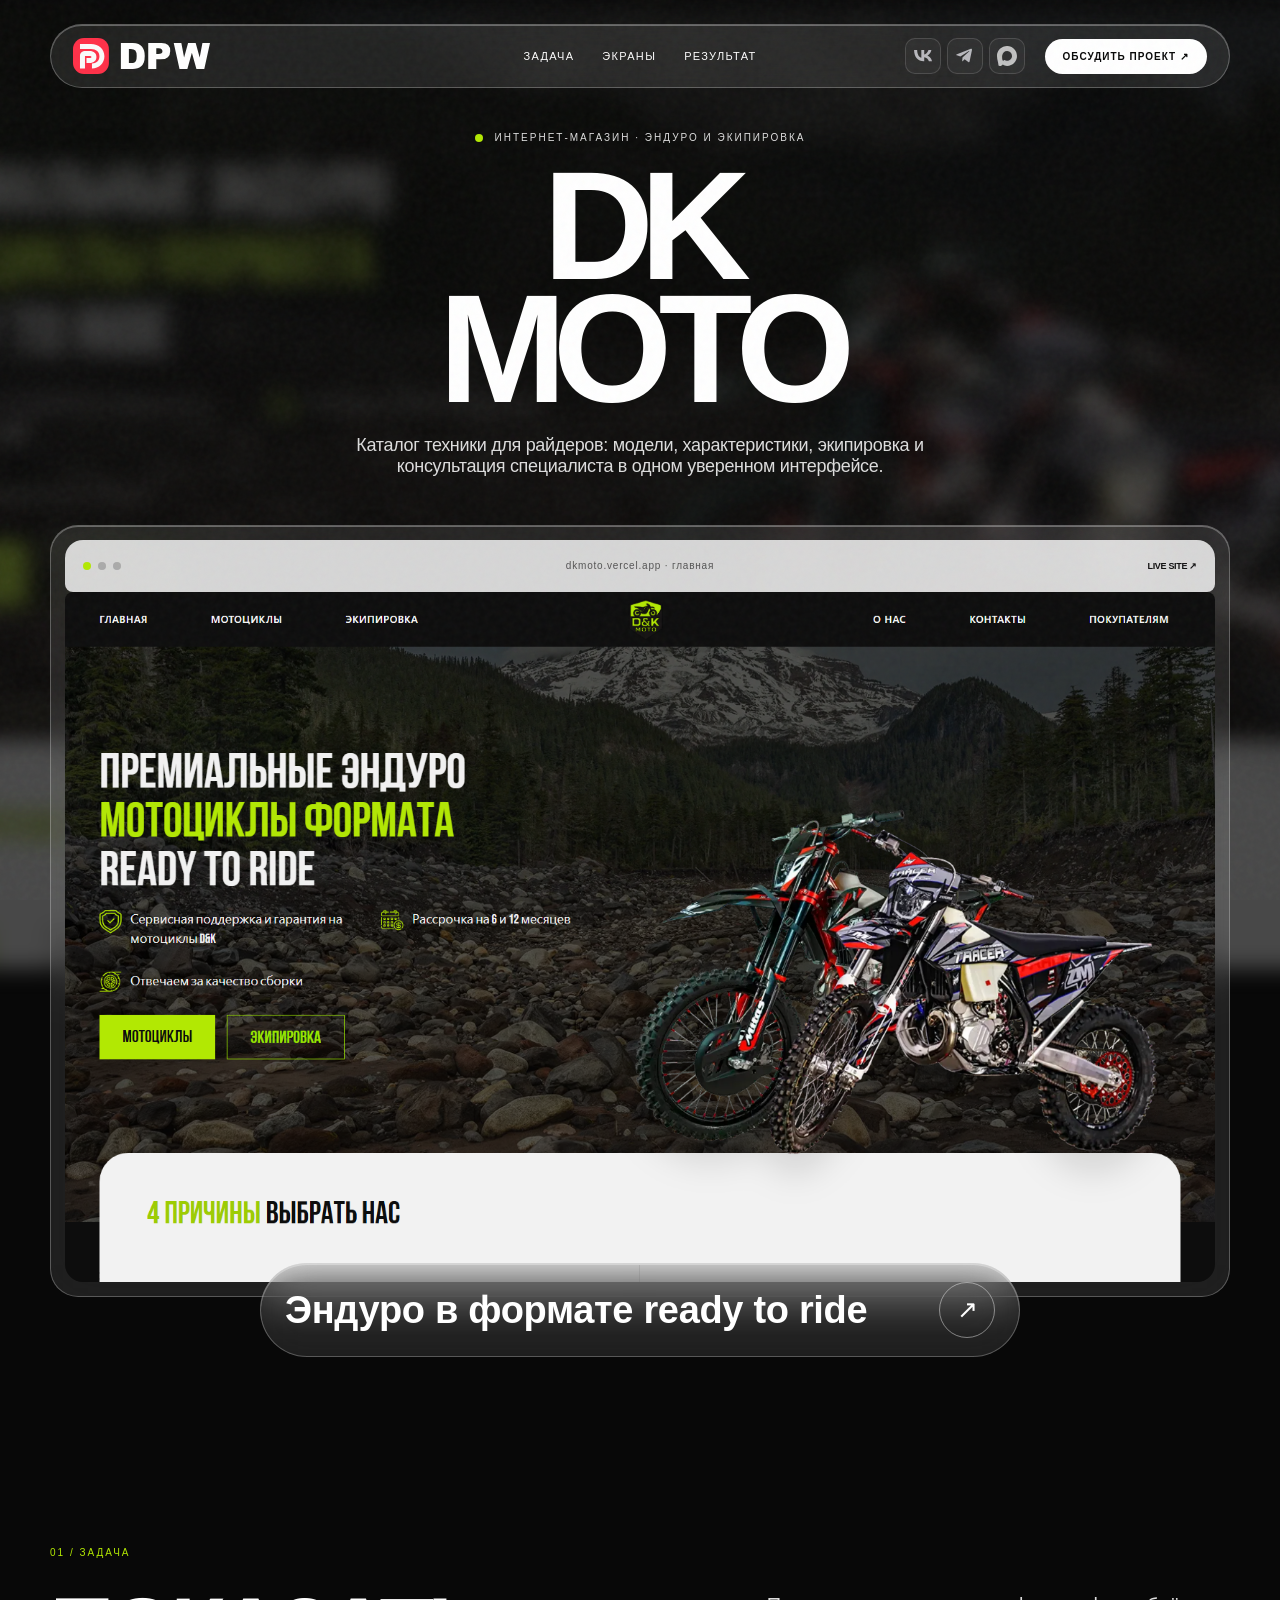
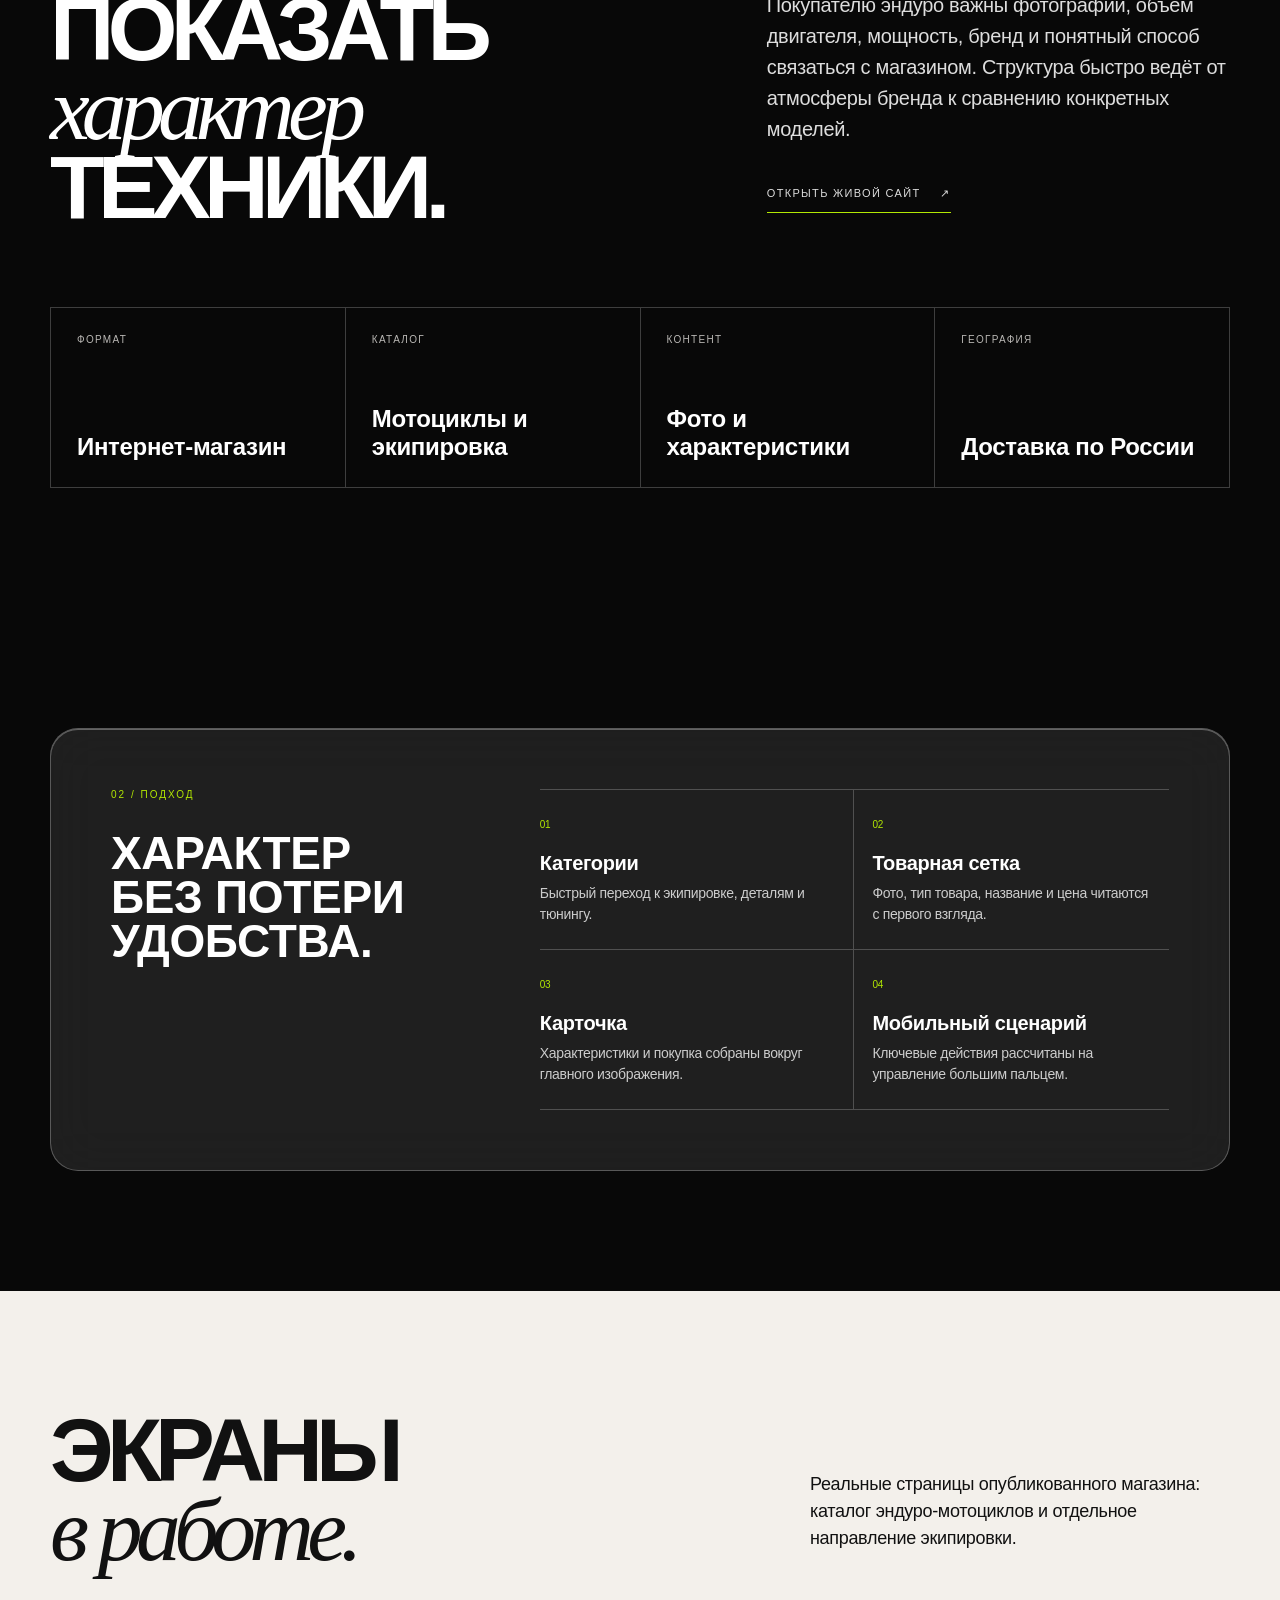
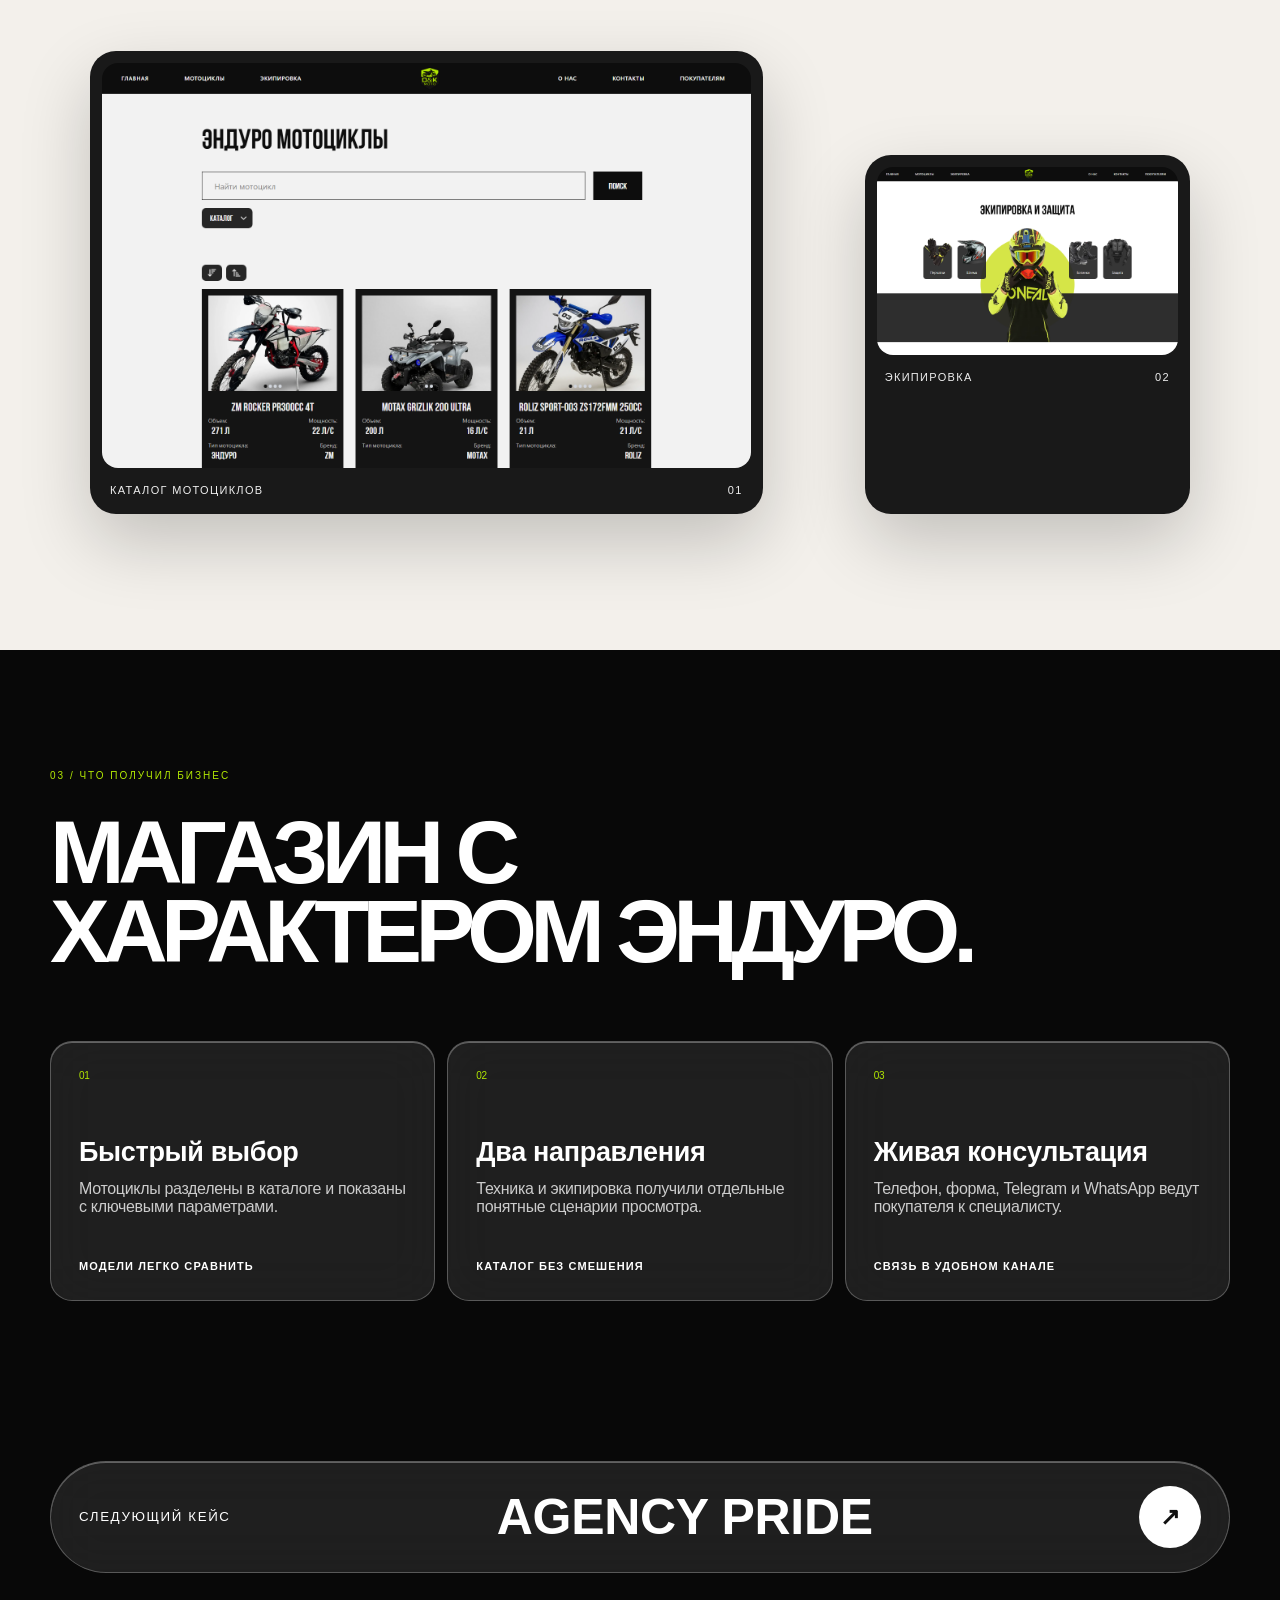
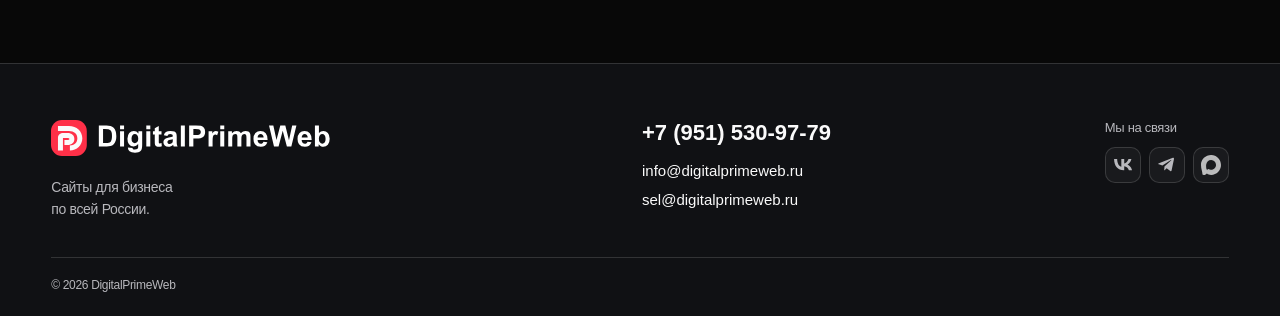
==== commit 22069b84: "Add AHO case and feature DKMoto first" ====
--- a/case-dkmoto.html
+++ b/case-dkmoto.html
@@ -1,8 +1,8 @@
-<!doctype html><html lang="ru"><head><meta charset="utf-8"><meta name="viewport" content="width=device-width,initial-scale=1"><title>DKMOTO — кейс DigitalPrimeWeb</title><meta name="description" content="Концепт кейса интернет-магазина мототоваров DKMOTO."><link rel="stylesheet" href="case-detail.css?v=1"><link rel="stylesheet" href="branding.css?v=20260907"></head><body style="--case:#fe1e34;--cover:url('assets/portfolio/dkmoto.svg')"><div class="case-backdrop" aria-hidden="true"></div><div class="case-noise"></div><div class="cursor-dot"></div>
+<!doctype html><html lang="ru"><head><meta charset="utf-8"><meta name="viewport" content="width=device-width,initial-scale=1"><title>DKMoto — кейс DigitalPrimeWeb</title><meta name="description" content="Кейс интернет-магазина эндуро-мотоциклов и экипировки DKMoto."><link rel="stylesheet" href="case-detail.css?v=1"><link rel="stylesheet" href="branding.css?v=20260907"></head><body style="--case:#b2e803;--cover:url('assets/portfolio/dkmoto-home.png')"><div class="case-backdrop" aria-hidden="true"></div><div class="case-noise"></div><div class="cursor-dot"></div>
 <header class="dpw-header case-nav glass"><a class="dpw-header-brand" href="index.html" aria-label="DigitalPrimeWeb — на главную"><img src="assets/dpw-logo.svg" alt="DigitalPrimeWeb — DPW" width="277" height="72"></a><nav><a href="#task">Задача</a><a href="#screens">Экраны</a><a href="#result">Статус</a></nav><div class="dpw-socials" aria-label="Мессенджеры"><button class="dpw-social" data-messenger="vk" type="button" aria-disabled="true" aria-label="ВКонтакте — ссылка скоро появится" title="ВКонтакте — ссылка скоро появится"><svg viewBox="0 0 24 24" aria-hidden="true"><path d="M13.162 18.994C4.962 18.994.285 13.372.09 4.017h4.108c.135 6.867 3.163 9.775 5.562 10.375V4.017h3.868v5.922c2.369-.255 4.857-2.953 5.697-5.922h3.868c-.645 3.658-3.343 6.357-5.262 7.466 1.919.9 4.992 3.253 6.162 7.511h-4.258c-.915-2.848-3.194-5.052-6.207-5.352v5.352z"/></svg></button><button class="dpw-social" data-messenger="telegram" type="button" aria-disabled="true" aria-label="Telegram — ссылка скоро появится" title="Telegram — ссылка скоро появится"><svg viewBox="0 0 24 24" aria-hidden="true"><path d="m21.6 3.3-3.4 16.1c-.3 1.1-.9 1.3-1.8.8l-5.2-3.8-2.5 2.4c-.3.3-.5.5-1 .5l.4-5.3L17.8 5c.4-.4-.1-.6-.6-.3L5.2 12.3.1 10.7c-1.1-.3-1.1-1.1.2-1.6L20 1.5c.9-.3 1.8.2 1.6 1.8Z" transform="translate(1 1) scale(.94)"/></svg></button><button class="dpw-social" data-messenger="max" type="button" aria-disabled="true" aria-label="MAX — ссылка скоро появится" title="MAX — ссылка скоро появится"><img src="assets/max-official.svg" width="20" height="20" alt="" aria-hidden="true"></button></div><a class="nav-cta" href="index.html#contact">Обсудить проект ↗</a></header>
-<main><section class="case-hero"><div class="case-wrap"><div class="case-hero-copy reveal"><div class="eyebrow">Интернет-магазин · мототовары</div><h1>DK<br>MOTO</h1><p class="case-hero-lead">Структура каталога, карточки товара и заказа для аудитории, которая выбирает быстро и внимательно к деталям.</p></div><div class="case-browser glass reveal"><div class="browser-bar"><span class="browser-dots"><i></i><i></i><i></i></span><span class="browser-address">dkmoto · concept preview</span><span class="browser-live">CONCEPT</span></div><img src="assets/portfolio/dkmoto.svg" alt="Концепт первого экрана DKMOTO"></div><div class="float-summary glass reveal"><strong>Визуальная скорость и понятная товарная логика</strong><a class="circle-arrow" href="#screens">↓</a></div></div></section>
-<section class="case-section" id="task"><div class="case-wrap"><div class="section-tag">01 / Задача</div><div class="case-intro"><h2>СОБРАТЬ<br><em>быстрый</em><br>КАТАЛОГ.</h2><div class="intro-copy"><p>Покупателю мототоваров нужны категории, характеристики, наличие и уверенное действие покупки. Интерфейс должен одинаково хорошо работать с телефона и компьютера.</p><p><small>Публичная версия проекта сейчас защищена Vercel Authentication. Ниже показан честно обозначенный концепт интерфейса без выдуманных результатов.</small></p></div></div><div class="fact-row"><div class="fact"><span>Формат</span><strong>Интернет-магазин</strong></div><div class="fact"><span>Основа</span><strong>Каталог и фильтры</strong></div><div class="fact"><span>Покупка</span><strong>Карточка и корзина</strong></div><div class="fact"><span>Статус</span><strong>Превью закрыто</strong></div></div></div></section>
+<main><section class="case-hero"><div class="case-wrap"><div class="case-hero-copy reveal"><div class="eyebrow">Интернет-магазин · эндуро и экипировка</div><h1>DK<br>MOTO</h1><p class="case-hero-lead">Каталог техники для райдеров: модели, характеристики, экипировка и консультация специалиста в одном уверенном интерфейсе.</p></div><div class="case-browser glass reveal"><div class="browser-bar"><span class="browser-dots"><i></i><i></i><i></i></span><span class="browser-address">dkmoto.vercel.app · главная</span><span class="browser-live">LIVE SITE ↗</span></div><img src="assets/portfolio/dkmoto-home.png" alt="Главная страница интернет-магазина DKMoto"></div><div class="float-summary glass reveal"><strong>Эндуро в формате ready to ride</strong><a class="circle-arrow" href="https://dkmoto.vercel.app/" target="_blank" rel="noopener" aria-label="Открыть сайт DKMoto">↗</a></div></div></section>
+<section class="case-section" id="task"><div class="case-wrap"><div class="section-tag">01 / Задача</div><div class="case-intro"><h2>ПОКАЗАТЬ<br><em>характер</em><br>ТЕХНИКИ.</h2><div class="intro-copy"><p>Покупателю эндуро важны фотографии, объём двигателя, мощность, бренд и понятный способ связаться с магазином. Структура быстро ведёт от атмосферы бренда к сравнению конкретных моделей.</p><a class="live-link" href="https://dkmoto.vercel.app/" target="_blank" rel="noopener">Открыть живой сайт <span>↗</span></a></div></div><div class="fact-row"><div class="fact"><span>Формат</span><strong>Интернет-магазин</strong></div><div class="fact"><span>Каталог</span><strong>Мотоциклы и экипировка</strong></div><div class="fact"><span>Контент</span><strong>Фото и характеристики</strong></div><div class="fact"><span>География</span><strong>Доставка по России</strong></div></div></div></section>
 <section class="case-section"><div class="case-wrap"><div class="solution-panel glass reveal"><div class="solution-grid"><div><div class="section-tag">02 / Подход</div><h2>ХАРАКТЕР<br>БЕЗ ПОТЕРИ<br>УДОБСТВА.</h2></div><div class="scope-list"><article><span>01</span><h3>Категории</h3><p>Быстрый переход к экипировке, деталям и тюнингу.</p></article><article><span>02</span><h3>Товарная сетка</h3><p>Фото, тип товара, название и цена читаются с первого взгляда.</p></article><article><span>03</span><h3>Карточка</h3><p>Характеристики и покупка собраны вокруг главного изображения.</p></article><article><span>04</span><h3>Мобильный сценарий</h3><p>Ключевые действия рассчитаны на управление большим пальцем.</p></article></div></div></div></div></section>
-<section class="gallery-section" id="screens"><div class="case-wrap"><div class="gallery-head"><h2>КОНЦЕПТ<br><em>экранов.</em></h2><p>Эти изображения показывают направление интерфейса. После открытия публичного доступа заменим их фактическими снимками.</p></div><div class="shot-grid"><figure class="shot"><img src="assets/portfolio/dkmoto-catalog.svg" alt="Концепт каталога DKMOTO"><figcaption><span>Каталог · концепт</span><span>01</span></figcaption></figure><figure class="shot"><img src="assets/portfolio/dkmoto-product.svg" alt="Концепт карточки товара DKMOTO"><figcaption><span>Карточка · концепт</span><span>02</span></figcaption></figure></div></div></section>
-<section class="outcome" id="result"><div class="case-wrap"><div class="section-tag">03 / Что подготовлено</div><h2>СИСТЕМА ДЛЯ<br>БУДУЩЕГО МАГАЗИНА.</h2><div class="outcome-grid"><article class="glass"><span>01</span><h3>Визуальное направление</h3><p>Контрастная система с сильным характером мототематики.</p><b>Концепт</b></article><article class="glass"><span>02</span><h3>Товарная логика</h3><p>Продуманы категории, сетка и структура карточки товара.</p><b>UX-направление</b></article><article class="glass"><span>03</span><h3>Честный статус</h3><p>Не публикуем неподтверждённые показатели и детали реализации.</p><b>Нужен публичный доступ</b></article></div></div></section>
+<section class="gallery-section" id="screens"><div class="case-wrap"><div class="gallery-head"><h2>ЭКРАНЫ<br><em>в работе.</em></h2><p>Реальные страницы опубликованного магазина: каталог эндуро-мотоциклов и отдельное направление экипировки.</p></div><div class="shot-grid"><figure class="shot"><img src="assets/portfolio/dkmoto-moto.png" alt="Каталог эндуро-мотоциклов DKMoto"><figcaption><span>Каталог мотоциклов</span><span>01</span></figcaption></figure><figure class="shot"><img src="assets/portfolio/dkmoto-equipment.png" alt="Каталог экипировки DKMoto"><figcaption><span>Экипировка</span><span>02</span></figcaption></figure></div></div></section>
+<section class="outcome" id="result"><div class="case-wrap"><div class="section-tag">03 / Что получил бизнес</div><h2>МАГАЗИН С<br>ХАРАКТЕРОМ ЭНДУРО.</h2><div class="outcome-grid"><article class="glass"><span>01</span><h3>Быстрый выбор</h3><p>Мотоциклы разделены в каталоге и показаны с ключевыми параметрами.</p><b>Модели легко сравнить</b></article><article class="glass"><span>02</span><h3>Два направления</h3><p>Техника и экипировка получили отдельные понятные сценарии просмотра.</p><b>Каталог без смешения</b></article><article class="glass"><span>03</span><h3>Живая консультация</h3><p>Телефон, форма, Telegram и WhatsApp ведут покупателя к специалисту.</p><b>Связь в удобном канале</b></article></div></div></section>
 <section class="next-case"><div class="case-wrap"><a class="next-card glass" href="case-pride.html"><small>Следующий кейс</small><strong>AGENCY PRIDE</strong><b>↗</b></a></div></section></main><footer class="dpw-footer"><div class="dpw-footer-brand"><a href="index.html" aria-label="DigitalPrimeWeb — на главную"><img src="assets/digitalprimeweb-logo.svg?v=capitalized" alt="DigitalPrimeWeb" width="563.37" height="72" class="dpw-full-logo"></a><p>Сайты для бизнеса<br>по всей России.</p></div><div class="dpw-footer-contacts"><a class="dpw-phone" href="tel:+79515309779">+7 (951) 530-97-79</a><a href="mailto:info@digitalprimeweb.ru">info@digitalprimeweb.ru</a><a href="mailto:sel@digitalprimeweb.ru">sel@digitalprimeweb.ru</a></div><div class="dpw-footer-connect"><span>Мы на связи</span><div class="dpw-socials" aria-label="Мессенджеры"><button class="dpw-social" data-messenger="vk" type="button" aria-disabled="true" aria-label="ВКонтакте — ссылка скоро появится" title="ВКонтакте — ссылка скоро появится"><svg viewBox="0 0 24 24" aria-hidden="true"><path d="M13.162 18.994C4.962 18.994.285 13.372.09 4.017h4.108c.135 6.867 3.163 9.775 5.562 10.375V4.017h3.868v5.922c2.369-.255 4.857-2.953 5.697-5.922h3.868c-.645 3.658-3.343 6.357-5.262 7.466 1.919.9 4.992 3.253 6.162 7.511h-4.258c-.915-2.848-3.194-5.052-6.207-5.352v5.352z"/></svg></button><button class="dpw-social" data-messenger="telegram" type="button" aria-disabled="true" aria-label="Telegram — ссылка скоро появится" title="Telegram — ссылка скоро появится"><svg viewBox="0 0 24 24" aria-hidden="true"><path d="m21.6 3.3-3.4 16.1c-.3 1.1-.9 1.3-1.8.8l-5.2-3.8-2.5 2.4c-.3.3-.5.5-1 .5l.4-5.3L17.8 5c.4-.4-.1-.6-.6-.3L5.2 12.3.1 10.7c-1.1-.3-1.1-1.1.2-1.6L20 1.5c.9-.3 1.8.2 1.6 1.8Z" transform="translate(1 1) scale(.94)"/></svg></button><button class="dpw-social" data-messenger="max" type="button" aria-disabled="true" aria-label="MAX — ссылка скоро появится" title="MAX — ссылка скоро появится"><img src="assets/max-official.svg" width="20" height="20" alt="" aria-hidden="true"></button></div></div><small class="dpw-copyright">© 2026 DigitalPrimeWeb</small></footer><script src="case-detail.js?v=2-system-cursor"></script></body></html>
